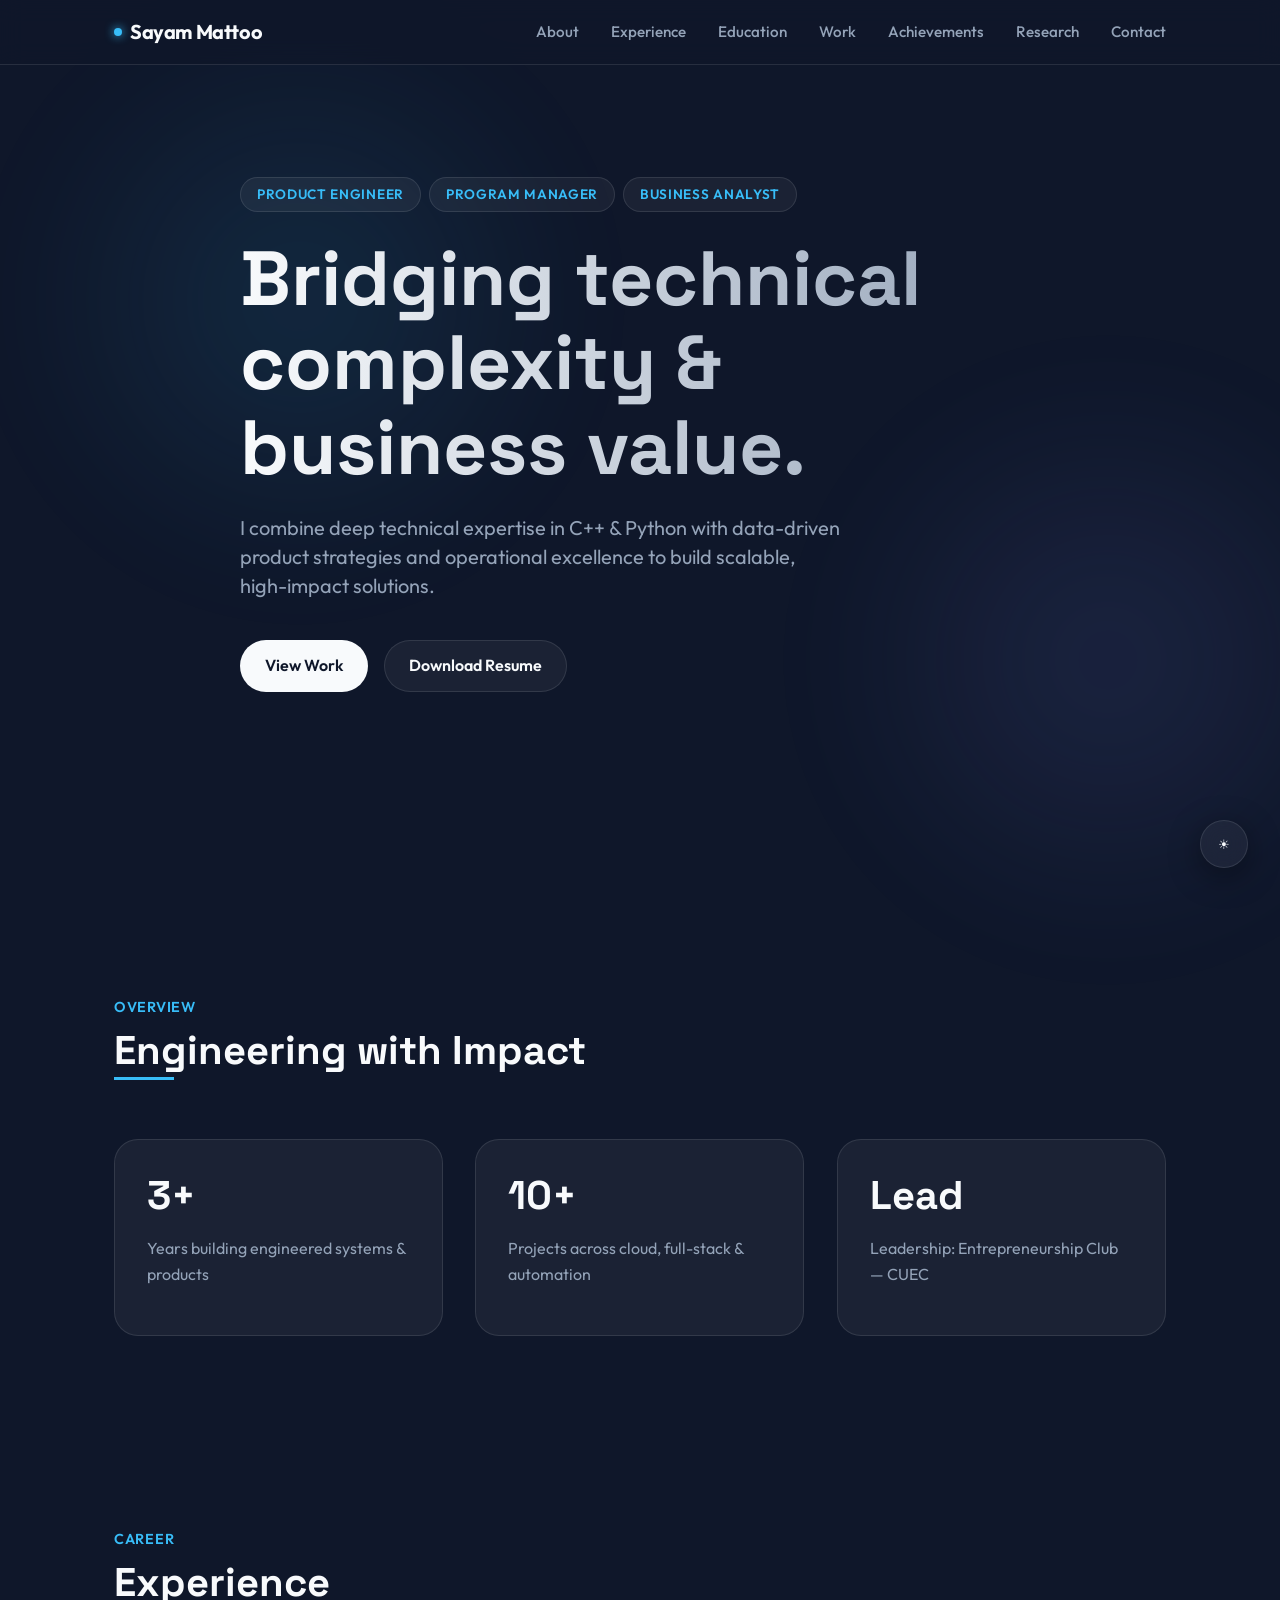
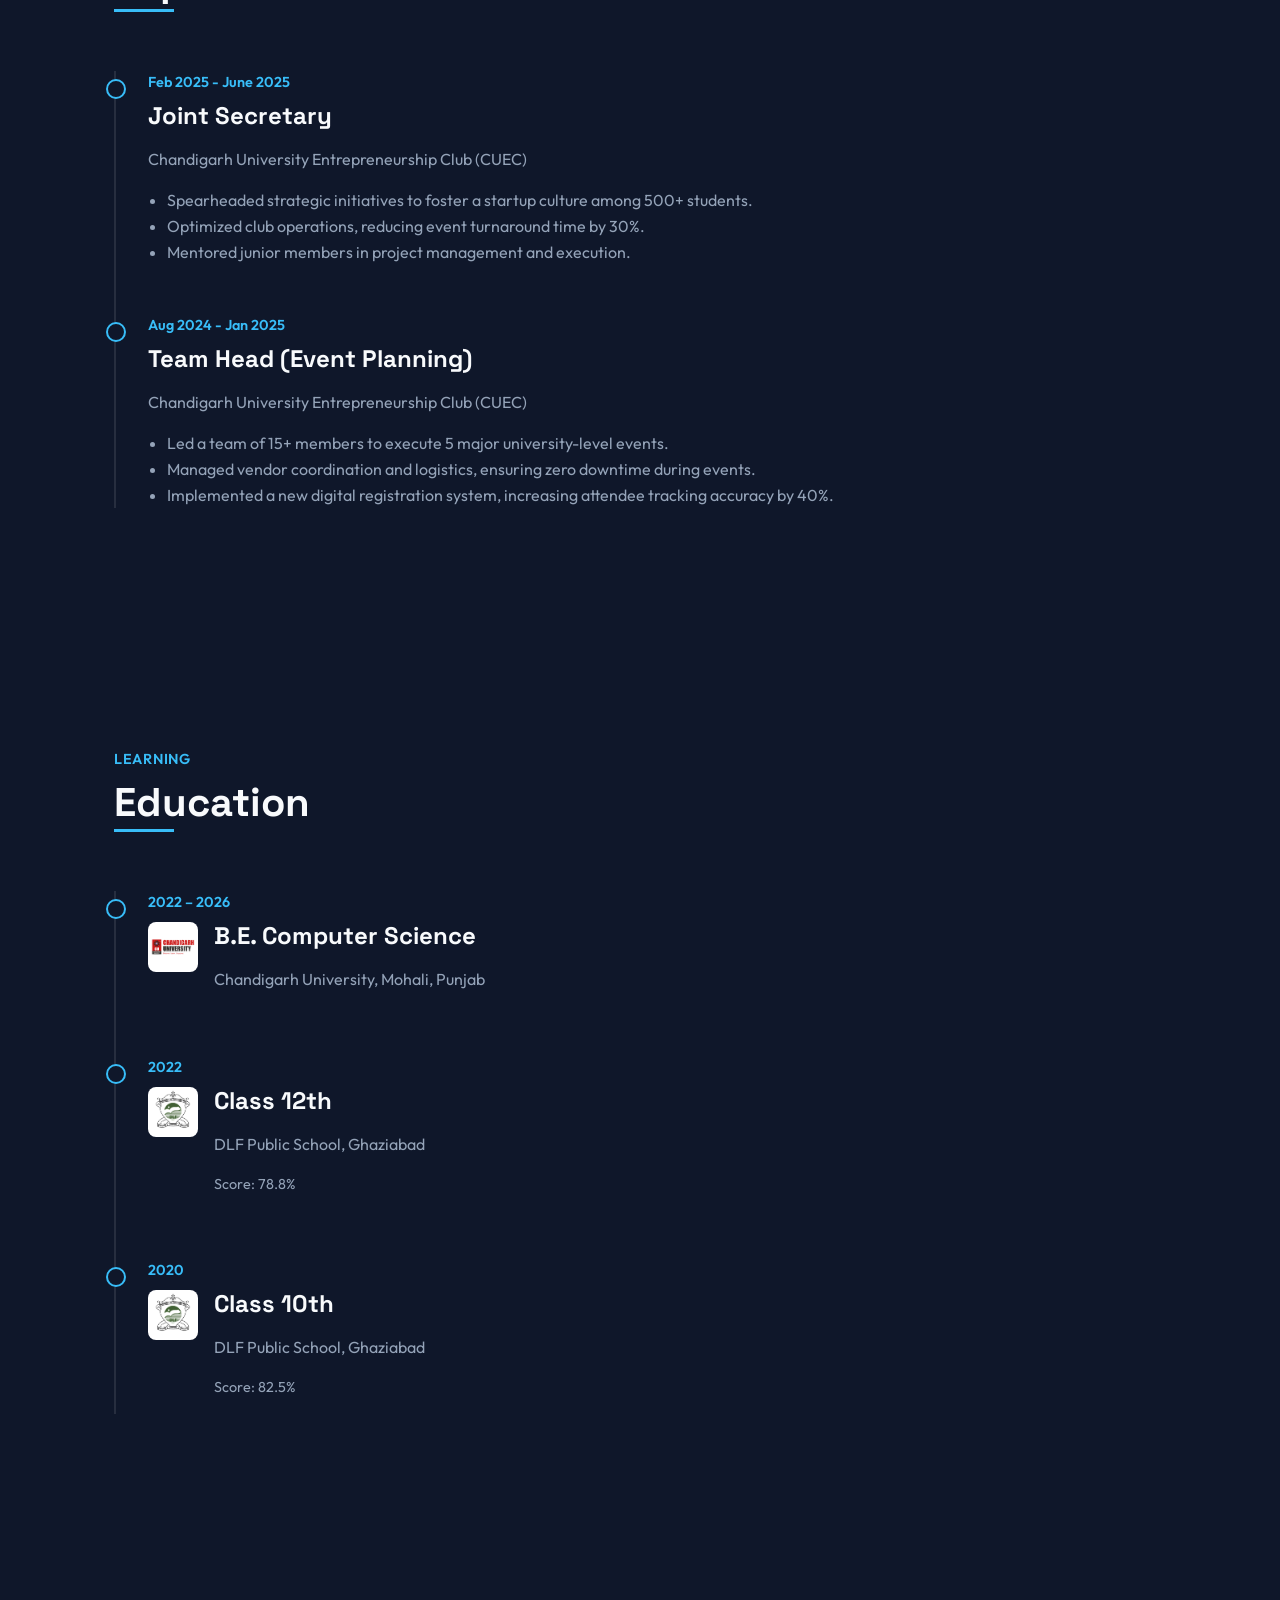
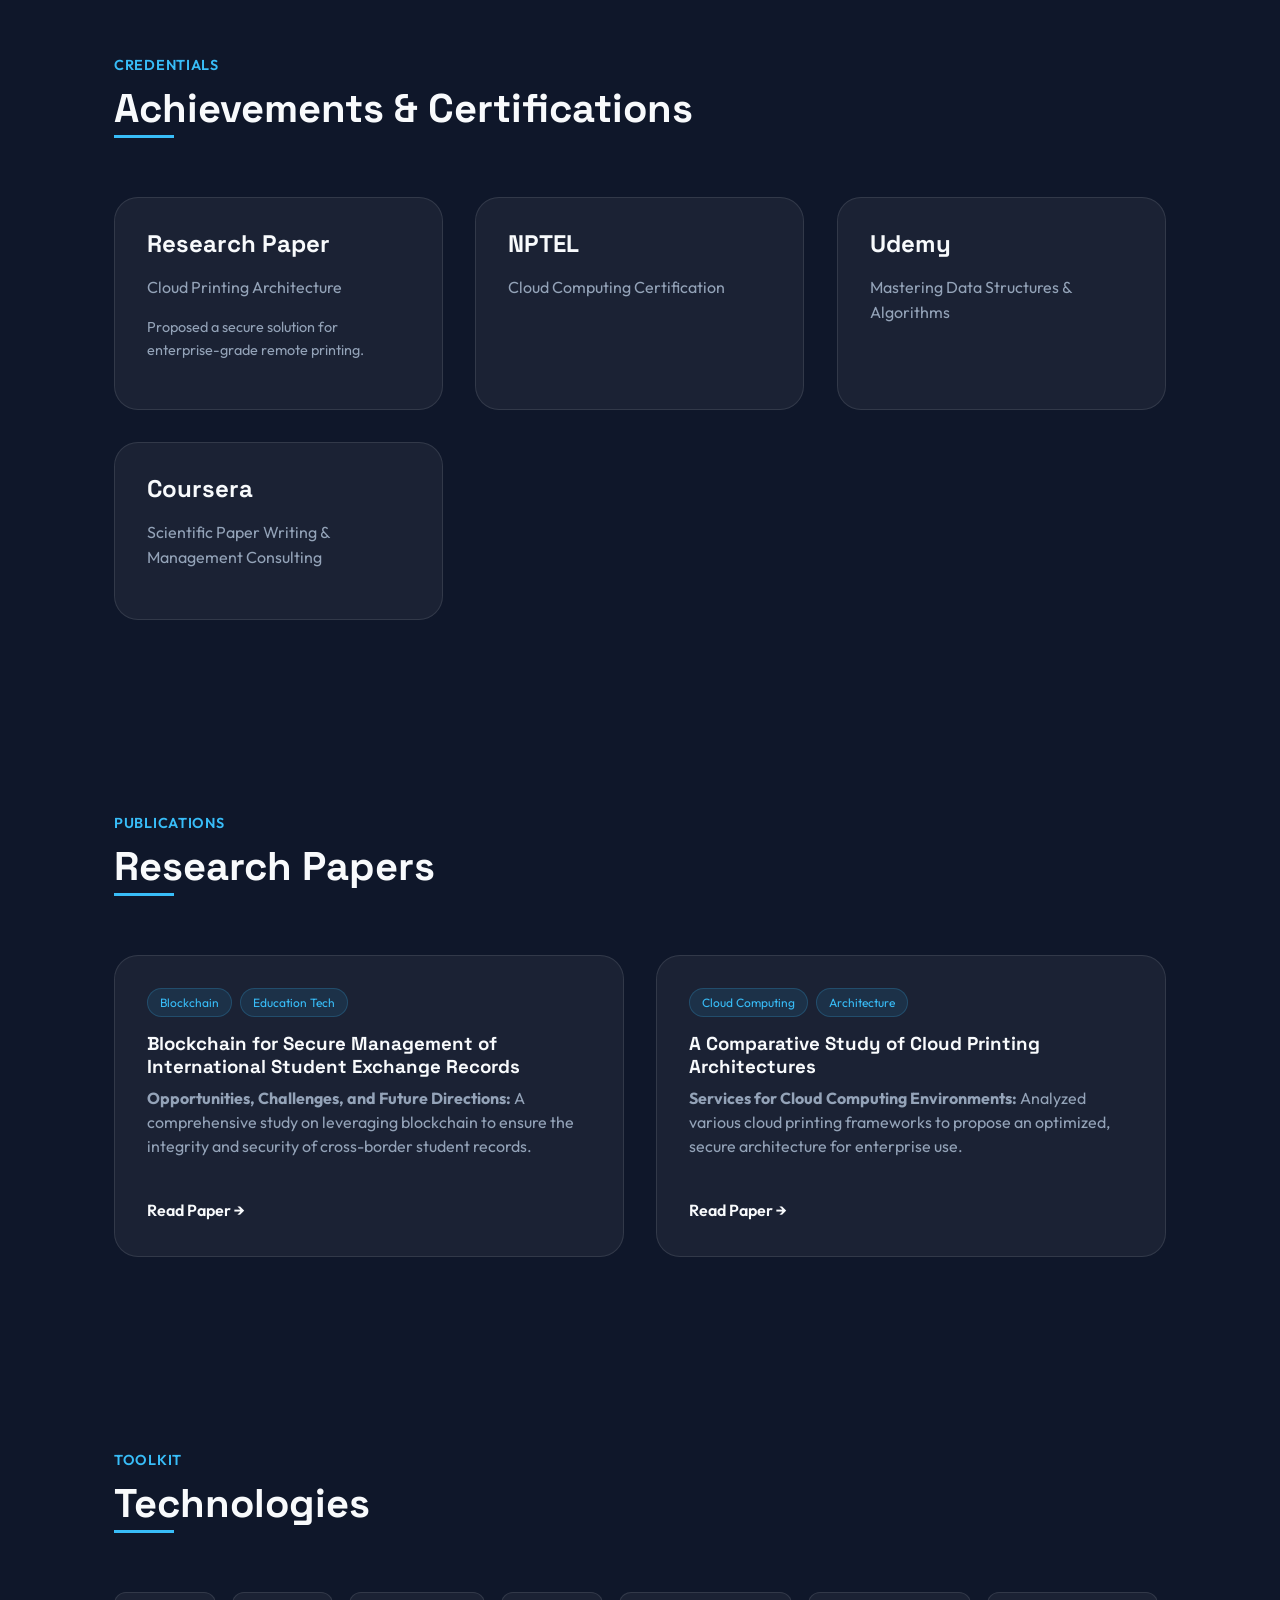
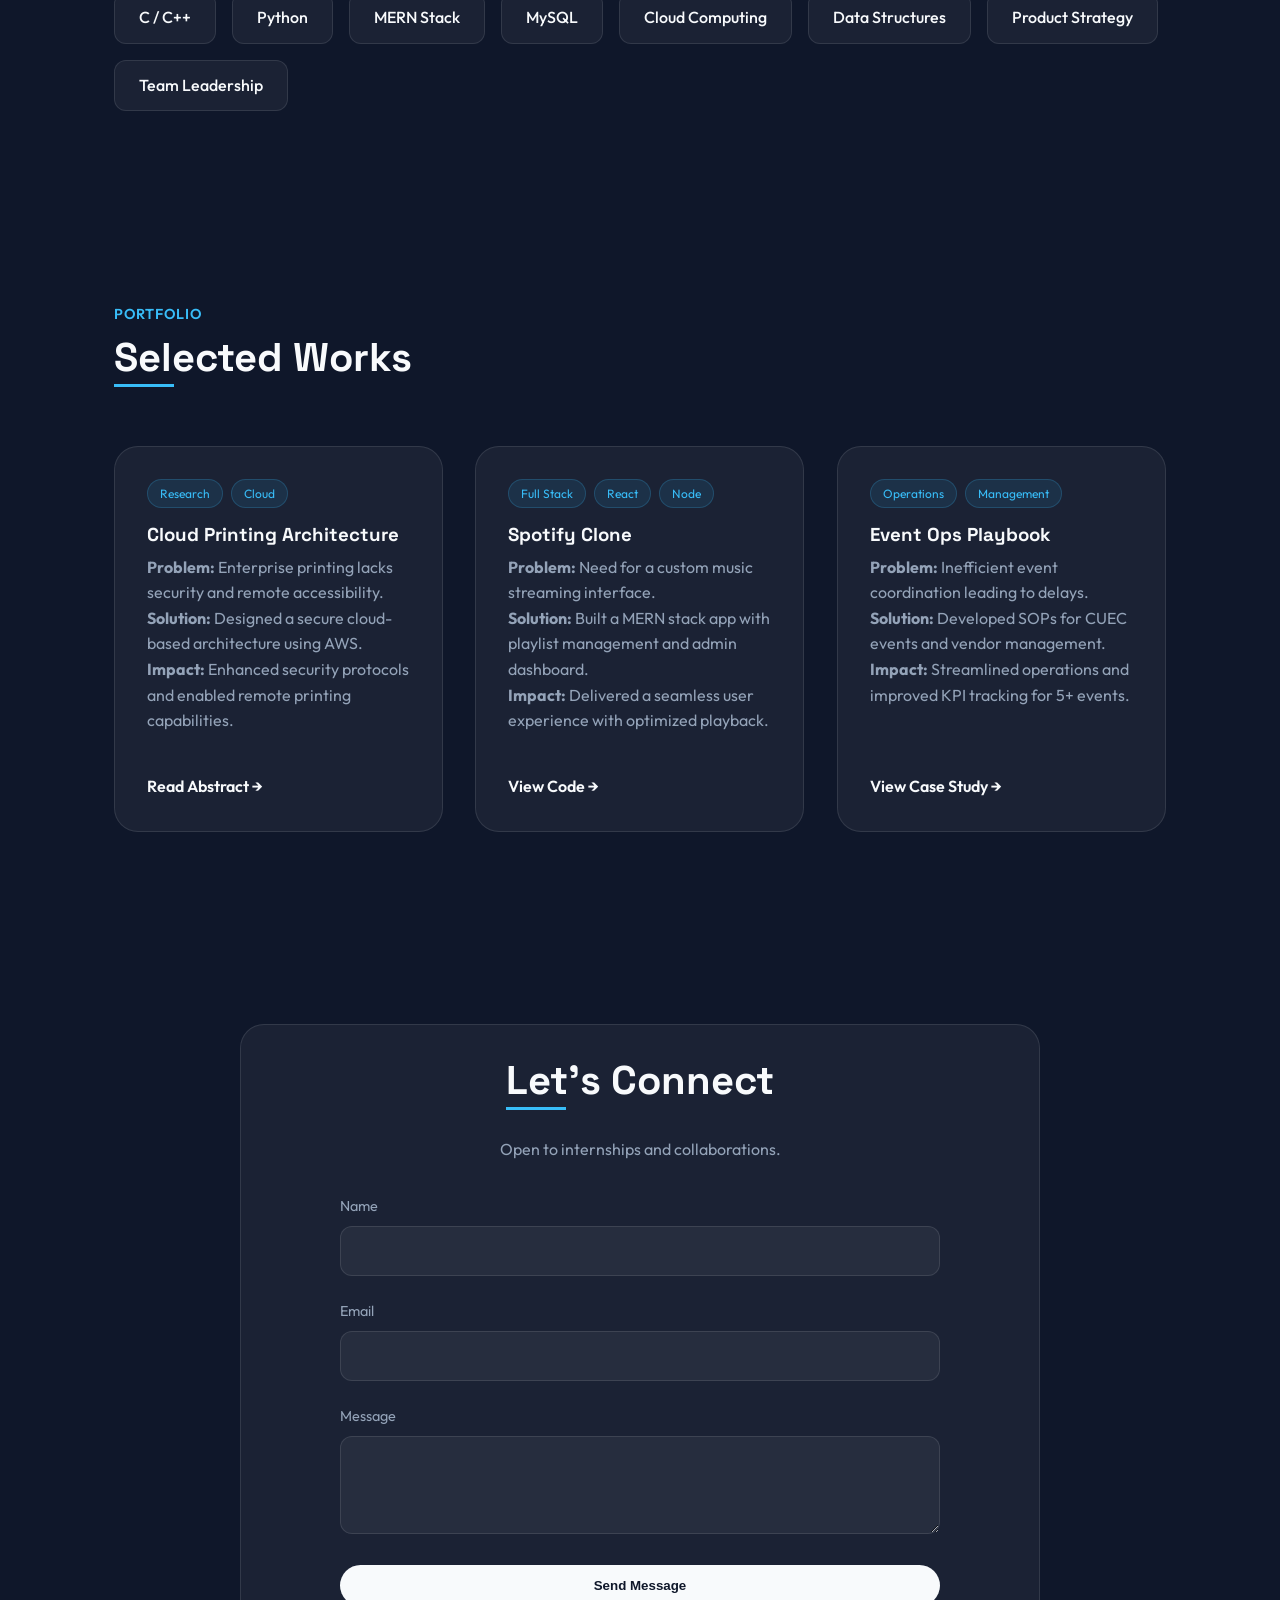
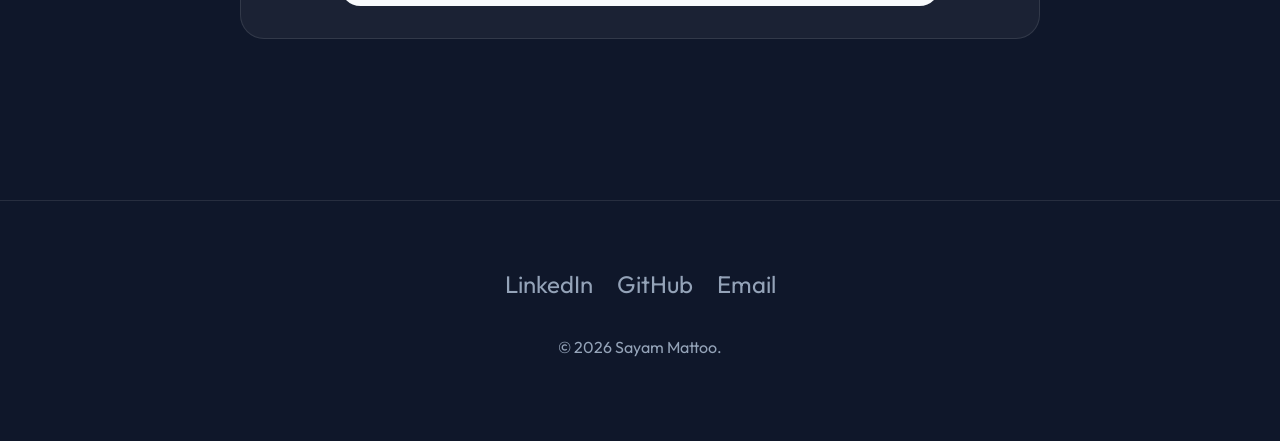
==== Portfolio.html @ 4d055182 "Initial commit" ====
<!DOCTYPE html>
<html lang="en" data-theme="dark">

<head>
  <meta charset="UTF-8">
  <meta name="viewport" content="width=device-width, initial-scale=1.0">
  <meta name="description"
    content="Sayam Mattoo - Product Engineer, Program Manager, and Business Analyst. Bridging technical complexity and business value through data-driven strategies.">
  <meta name="keywords"
    content="Sayam Mattoo, Product Engineer, Program Manager, Business Analyst, Portfolio, C++, Python, Entrepreneurship, Cloud Computing, Blockchain">
  <meta name="author" content="Sayam Mattoo">
  <link rel="canonical" href="https://sayammattoo.com/">

  <!-- Open Graph / Facebook -->
  <meta property="og:type" content="website">
  <meta property="og:url" content="https://sayammattoo.com/">
  <meta property="og:title" content="Sayam Mattoo | Product Engineer & Program Manager">
  <meta property="og:description"
    content="Bridging the gap between technical complexity and business value through data-driven product strategies.">
  <meta property="og:image" content="https://sayammattoo.com/og-image.jpg">
  <meta property="og:image:width" content="1200">
  <meta property="og:image:height" content="630">

  <!-- Twitter -->
  <meta property="twitter:card" content="summary_large_image">
  <meta property="twitter:url" content="https://sayammattoo.com/">
  <meta property="twitter:title" content="Sayam Mattoo | Product Engineer & Program Manager">
  <meta property="twitter:description"
    content="Bridging the gap between technical complexity and business value through data-driven product strategies.">
  <meta property="twitter:image" content="https://sayammattoo.com/og-image.jpg">

  <title>Sayam Mattoo | Product Engineer & Program Manager</title>
  <link rel="icon" type="image/png" href="favicon.png">

  <!-- Preload Critical Fonts -->
  <link rel="preconnect" href="https://fonts.googleapis.com">
  <link rel="preconnect" href="https://fonts.gstatic.com" crossorigin>
  <link rel="preload" as="style"
    href="https://fonts.googleapis.com/css2?family=Outfit:wght@300;400;600&family=Space+Grotesk:wght@400;500;600&display=swap">
  <link
    href="https://fonts.googleapis.com/css2?family=Outfit:wght@300;400;600&family=Space+Grotesk:wght@400;500;600&display=swap"
    rel="stylesheet">

  <!-- External CSS -->
  <link rel="stylesheet" href="styles.css">

  <!-- JSON-LD Schema -->
  <script type="application/ld+json">
  {
    "@context": "https://schema.org",
    "@type": "Person",
    "name": "Sayam Mattoo",
    "url": "https://sayammattoo.com",
    "jobTitle": ["Product Engineer", "Program Manager", "Business Analyst"],
    "sameAs": [
      "https://linkedin.com/in/sayam-mattoo",
      "https://github.com/sayam16"
    ]
  }
  </script>
</head>

<body>

  <!-- Background Ambience -->
  <div class="bg-glow"></div>
  <div class="bg-glow bg-glow-2"></div>

  <header>
    <div class="container">
      <nav>
        <a href="#" class="logo">
          <div class="logo-dot"></div>
          Sayam Mattoo
        </a>
        <ul class="nav-links" id="navLinks">
          <li><a href="#about">About</a></li>
          <li><a href="#experience">Experience</a></li>
          <li><a href="#education">Education</a></li>
          <li><a href="#projects">Work</a></li>
          <li><a href="#achievements">Achievements</a></li>
          <li><a href="#research">Research</a></li>
          <li><a href="#contact">Contact</a></li>
        </ul>
        <button class="mobile-menu-btn" id="mobileMenuBtn" aria-label="Toggle Menu" aria-expanded="false">☰</button>
      </nav>
    </div>
  </header>

  <main>
    <!-- Hero Section -->
    <section class="hero">
      <div class="container">
        <div class="hero-content reveal">
          <div class="hero-badges">
            <span class="hero-label">Product Engineer</span>
            <span class="hero-label">Program Manager</span>
            <span class="hero-label">Business Analyst</span>
          </div>
          <h1>Bridging technical complexity & business value.</h1>
          <p>I combine deep technical expertise in C++ & Python with data-driven product strategies and operational
            excellence to build scalable, high-impact solutions.</p>
          <div class="cta-group">
            <a href="#projects" class="btn btn-primary">View Work</a>
            <a href="Sayam Mattoo Resume.pdf" class="btn btn-outline" download>Download Resume</a>
          </div>
        </div>
      </div>
    </section>

    <!-- About / Stats -->
    <section id="about">
      <div class="container">
        <div class="section-header reveal">
          <span class="section-subtitle">Overview</span>
          <h2 class="section-title">Engineering with Impact</h2>
        </div>
        <div class="about-grid">
          <div class="card stat-item reveal">
            <h3>3+</h3>
            <p>Years building engineered systems & products</p>
          </div>
          <div class="card stat-item reveal" style="transition-delay: 100ms;">
            <h3>10+</h3>
            <p>Projects across cloud, full-stack & automation</p>
          </div>
          <div class="card stat-item reveal" style="transition-delay: 200ms;">
            <h3>Lead</h3>
            <p>Leadership: Entrepreneurship Club — CUEC</p>
          </div>
        </div>
      </div>
    </section>

    <!-- Experience -->
    <section id="experience">
      <div class="container">
        <div class="section-header reveal">
          <span class="section-subtitle">Career</span>
          <h2 class="section-title">Experience</h2>
        </div>

        <div class="timeline">
          <!-- Role 1 -->
          <div class="timeline-item reveal">
            <span class="timeline-date">Feb 2025 - June 2025</span>
            <h3>Joint Secretary</h3>
            <p>Chandigarh University Entrepreneurship Club (CUEC)</p>
            <ul style="margin-top: 0.5rem; color: var(--text-muted); list-style: disc; padding-left: 1.2rem;">
              <li>Spearheaded strategic initiatives to foster a startup culture among 500+ students.</li>
              <li>Optimized club operations, reducing event turnaround time by 30%.</li>
              <li>Mentored junior members in project management and execution.</li>
            </ul>
          </div>

          <!-- Role 2 -->
          <div class="timeline-item reveal" style="transition-delay: 100ms;">
            <span class="timeline-date">Aug 2024 - Jan 2025</span>
            <h3>Team Head (Event Planning)</h3>
            <p>Chandigarh University Entrepreneurship Club (CUEC)</p>
            <ul style="margin-top: 0.5rem; color: var(--text-muted); list-style: disc; padding-left: 1.2rem;">
              <li>Led a team of 15+ members to execute 5 major university-level events.</li>
              <li>Managed vendor coordination and logistics, ensuring zero downtime during events.</li>
              <li>Implemented a new digital registration system, increasing attendee tracking accuracy by 40%.</li>
            </ul>
          </div>
        </div>
      </div>
    </section>

    <!-- Education -->
    <section id="education">
      <div class="container">
        <div class="section-header reveal">
          <span class="section-subtitle">Learning</span>
          <h2 class="section-title">Education</h2>
        </div>

        <div class="timeline">
          <!-- Degree -->
          <div class="timeline-item reveal">
            <span class="timeline-date">2022 – 2026</span>
            <div style="display: flex; align-items: start; gap: 1rem;">
              <img src="cu-logo.png" alt="Chandigarh University" loading="lazy"
                style="width: 50px; height: 50px; object-fit: contain; background: white; border-radius: 8px; padding: 2px;">
              <div>
                <h3>B.E. Computer Science</h3>
                <p>Chandigarh University, Mohali, Punjab</p>
              </div>
            </div>
          </div>

          <!-- Class 12th -->
          <div class="timeline-item reveal" style="transition-delay: 100ms;">
            <span class="timeline-date">2022</span>
            <div style="display: flex; align-items: start; gap: 1rem;">
              <img src="dlf-logo.png" alt="DLF Public School" loading="lazy"
                style="width: 50px; height: 50px; object-fit: contain; background: white; border-radius: 8px; padding: 2px;">
              <div>
                <h3>Class 12th</h3>
                <p>DLF Public School, Ghaziabad</p>
                <p style="margin-top: 0.5rem; color: var(--text-muted); font-size: 0.9rem;">
                  Score: 78.8%
                </p>
              </div>
            </div>
          </div>

          <!-- Class 10th -->
          <div class="timeline-item reveal" style="transition-delay: 200ms;">
            <span class="timeline-date">2020</span>
            <div style="display: flex; align-items: start; gap: 1rem;">
              <img src="dlf-logo.png" alt="DLF Public School" loading="lazy"
                style="width: 50px; height: 50px; object-fit: contain; background: white; border-radius: 8px; padding: 2px;">
              <div>
                <h3>Class 10th</h3>
                <p>DLF Public School, Ghaziabad</p>
                <p style="margin-top: 0.5rem; color: var(--text-muted); font-size: 0.9rem;">
                  Score: 82.5%
                </p>
              </div>
            </div>
          </div>
        </div>
      </div>
    </section>

    <!-- Achievements -->
    <section id="achievements">
      <div class="container">
        <div class="section-header reveal">
          <span class="section-subtitle">Credentials</span>
          <h2 class="section-title">Achievements & Certifications</h2>
        </div>

        <div class="about-grid">
          <div class="card stat-item reveal">
            <h3 style="font-size: 1.5rem;">Research Paper</h3>
            <p>Cloud Printing Architecture</p>
            <p style="font-size: 0.9rem; margin-top: 0.5rem; color: var(--text-muted);">Proposed a secure solution for
              enterprise-grade remote printing.</p>
          </div>

          <div class="card stat-item reveal" style="transition-delay: 100ms;">
            <h3 style="font-size: 1.5rem;">NPTEL</h3>
            <p>Cloud Computing Certification</p>
          </div>

          <div class="card stat-item reveal" style="transition-delay: 200ms;">
            <h3 style="font-size: 1.5rem;">Udemy</h3>
            <p>Mastering Data Structures & Algorithms</p>
          </div>

          <div class="card stat-item reveal" style="transition-delay: 300ms;">
            <h3 style="font-size: 1.5rem;">Coursera</h3>
            <p>Scientific Paper Writing & Management Consulting</p>
          </div>
        </div>
      </div>
    </section>

    <!-- Research Papers -->
    <section id="research">
      <div class="container">
        <div class="section-header reveal">
          <span class="section-subtitle">Publications</span>
          <h2 class="section-title">Research Papers</h2>
        </div>
        <div class="projects-grid">
          <!-- Paper 1 -->
          <article class="card project-card reveal">
            <div class="project-tags">
              <span class="tag">Blockchain</span>
              <span class="tag">Education Tech</span>
            </div>
            <h3>Blockchain for Secure Management of International Student Exchange Records</h3>
            <p style="color: var(--text-muted); margin-top: 0.5rem; line-height: 1.5;">
              <strong>Opportunities, Challenges, and Future Directions:</strong> A comprehensive study on leveraging
              blockchain to ensure the integrity and security of cross-border student records.
            </p>
            <a href="papers/blockchain-student-records.pdf" class="project-link"
              aria-label="Read paper on Blockchain for Student Records" target="_blank">Read Paper →</a>
          </article>

          <!-- Paper 2 -->
          <article class="card project-card reveal" style="transition-delay: 100ms;">
            <div class="project-tags">
              <span class="tag">Cloud Computing</span>
              <span class="tag">Architecture</span>
            </div>
            <h3>A Comparative Study of Cloud Printing Architectures</h3>
            <p style="color: var(--text-muted); margin-top: 0.5rem; line-height: 1.5;">
              <strong>Services for Cloud Computing Environments:</strong> Analyzed various cloud printing frameworks to
              propose an optimized, secure architecture for enterprise use.
            </p>
            <a href="papers/cloud-printing-architecture.pdf" class="project-link"
              aria-label="Read paper on Cloud Printing Architectures" target="_blank">Read Paper →</a>
          </article>
        </div>
      </div>
    </section>

    <!-- Skills -->
    <section id="skills">
      <div class="container">
        <div class="section-header reveal">
          <span class="section-subtitle">Toolkit</span>
          <h2 class="section-title">Technologies</h2>
        </div>
        <div class="skills-wrapper reveal">
          <div class="skill-pill">C / C++</div>
          <div class="skill-pill">Python</div>
          <div class="skill-pill">MERN Stack</div>
          <div class="skill-pill">MySQL</div>
          <div class="skill-pill">Cloud Computing</div>
          <div class="skill-pill">Data Structures</div>
          <div class="skill-pill">Product Strategy</div>
          <div class="skill-pill">Team Leadership</div>
        </div>
      </div>
    </section>

    <!-- Projects -->
    <section id="projects">
      <div class="container">
        <div class="section-header reveal">
          <span class="section-subtitle">Portfolio</span>
          <h2 class="section-title">Selected Works</h2>
        </div>
        <div class="projects-grid">
          <!-- Project 1 -->
          <article class="card project-card reveal">
            <div class="project-tags">
              <span class="tag">Research</span>
              <span class="tag">Cloud</span>
            </div>
            <h3>Cloud Printing Architecture</h3>
            <p style="color: var(--text-muted); margin-top: 0.5rem;">
              <strong>Problem:</strong> Enterprise printing lacks security and remote accessibility.<br>
              <strong>Solution:</strong> Designed a secure cloud-based architecture using AWS.<br>
              <strong>Impact:</strong> Enhanced security protocols and enabled remote printing capabilities.
            </p>
            <a href="https://github.com/sayam16/cloud-printing" class="project-link"
              aria-label="Read abstract for Cloud Printing Architecture" target="_blank">Read Abstract →</a>
          </article>

          <!-- Project 2 -->
          <article class="card project-card reveal" style="transition-delay: 100ms;">
            <div class="project-tags">
              <span class="tag">Full Stack</span>
              <span class="tag">React</span>
              <span class="tag">Node</span>
            </div>
            <h3>Spotify Clone</h3>
            <p style="color: var(--text-muted); margin-top: 0.5rem;">
              <strong>Problem:</strong> Need for a custom music streaming interface.<br>
              <strong>Solution:</strong> Built a MERN stack app with playlist management and admin dashboard.<br>
              <strong>Impact:</strong> Delivered a seamless user experience with optimized playback.
            </p>
            <a href="https://github.com/sayam16/spotify-clone" class="project-link"
              aria-label="View code for Spotify Clone" target="_blank">View Code →</a>
          </article>

          <!-- Project 3 -->
          <article class="card project-card reveal" style="transition-delay: 200ms;">
            <div class="project-tags">
              <span class="tag">Operations</span>
              <span class="tag">Management</span>
            </div>
            <h3>Event Ops Playbook</h3>
            <p style="color: var(--text-muted); margin-top: 0.5rem;">
              <strong>Problem:</strong> Inefficient event coordination leading to delays.<br>
              <strong>Solution:</strong> Developed SOPs for CUEC events and vendor management.<br>
              <strong>Impact:</strong> Streamlined operations and improved KPI tracking for 5+ events.
            </p>
            <a href="https://github.com/sayam16/event-ops" class="project-link"
              aria-label="View case study for Event Ops Playbook" target="_blank">View Case Study →</a>
          </article>
        </div>
      </div>
    </section>

    <!-- Contact -->
    <section id="contact">
      <div class="container">
        <div class="card reveal" style="max-width: 800px; margin: 0 auto;">
          <div class="section-header" style="text-align: center; margin-bottom: 2rem;">
            <h2 class="section-title">Let's Connect</h2>
            <p style="color: var(--text-muted);">Open to internships and collaborations.</p>
          </div>
          <form class="contact-form" style="margin: 0 auto;" id="contactForm" action="https://api.web3forms.com/submit"
            method="POST">
            <!-- Replace with your Access Key -->
            <input type="hidden" name="access_key" value="YOUR_ACCESS_KEY_HERE">

            <!-- Honeypot -->
            <input type="checkbox" name="bot-field" id="bot-field" style="display: none;">

            <div class="form-group">
              <label for="name">Name</label>
              <input type="text" id="name" name="name" class="form-input" required>
            </div>
            <div class="form-group">
              <label for="email">Email</label>
              <input type="email" id="email" name="email" class="form-input" required>
            </div>
            <div class="form-group">
              <label for="message">Message</label>
              <textarea id="message" name="message" rows="4" class="form-input" required></textarea>
            </div>
            <button type="submit" class="btn btn-primary" style="width: 100%; justify-content: center;">Send
              Message</button>
          </form>
        </div>
      </div>
    </section>
  </main>

  <footer>
    <div class="container">
      <div class="social-links">
        <a href="https://linkedin.com/in/sayam-mattoo" class="social-icon" target="_blank"
          aria-label="LinkedIn">LinkedIn</a>
        <a href="https://github.com/sayam16" class="social-icon" target="_blank" aria-label="GitHub">GitHub</a>
        <a href="mailto:sayam@smattoo.in" class="social-icon" aria-label="Email">Email</a>
      </div>
      <p>© <span id="year"></span> Sayam Mattoo.</p>
    </div>
  </footer>

  <button class="theme-toggle" id="themeToggle" aria-label="Toggle Theme">
    ☀
  </button>

  <!-- External JS -->
  <script src="script.js" defer></script>
</body>

</html>
---- styles.css ----
:root {
  --bg: #0f172a;
  --text-main: #f8fafc;
  --text-muted: #94a3b8;
  --primary: #38bdf8;
  --secondary: #818cf8;
  --accent: #2dd4bf;
  --glass: rgba(255, 255, 255, 0.05);
  --glass-border: rgba(255, 255, 255, 0.1);
  --glass-hover: rgba(255, 255, 255, 0.08);
  --card-shadow: 0 8px 32px rgba(0, 0, 0, 0.4);
  --glow: 0 0 60px rgba(56, 189, 248, 0.15);
  --font-heading: 'Space Grotesk', sans-serif;
  --font-body: 'Outfit', sans-serif;
  --transition-fast: 0.2s ease;
  --transition-medium: 0.3s ease;
  --transition-slow: 0.8s cubic-bezier(0.5, 0, 0, 1)
}

:root[data-theme="light"] {
  --bg: #f8fafc;
  --text-main: #0f172a;
  --text-muted: #64748b;
  --primary: #0284c7;
  --secondary: #6366f1;
  --accent: #0d9488;
  --glass: rgba(255, 255, 255, 0.7);
  --glass-border: rgba(0, 0, 0, 0.08);
  --glass-hover: rgba(255, 255, 255, 0.9);
  --card-shadow: 0 8px 30px rgba(0, 0, 0, 0.08);
  --glow: 0 0 50px rgba(2, 132, 199, 0.1)
}

* {
  box-sizing: border-box
}

html {
  scroll-behavior: smooth
}

body {
  margin: 0;
  font-family: var(--font-body);
  background: var(--bg);
  color: var(--text-main);
  line-height: 1.6;
  overflow-x: hidden;
  transition: background var(--transition-medium), color var(--transition-medium)
}

h1,
h2,
h3,
h4 {
  font-family: var(--font-heading);
  margin: 0;
  line-height: 1.2
}

a {
  text-decoration: none;
  color: inherit;
  transition: var(--transition-fast)
}

:focus-visible {
  outline: 2px solid var(--primary);
  outline-offset: 4px;
  border-radius: 4px
}

@media (prefers-reduced-motion:reduce) {

  *,
  ::before,
  ::after {
    animation-duration: 0.01ms !important;
    animation-iteration-count: 1 !important;
    transition-duration: 0.01ms !important;
    scroll-behavior: auto !important
  }

  .bg-glow {
    animation: none !important;
    opacity: 0.05
  }

  .reveal {
    opacity: 1 !important;
    transform: none !important;
    transition: none !important
  }
}

ul {
  list-style: none;
  padding: 0;
  margin: 0
}

.bg-glow {
  position: fixed;
  width: 600px;
  height: 600px;
  background: radial-gradient(circle, var(--primary) 0%, transparent 70%);
  opacity: 0.12;
  filter: blur(60px);
  z-index: -1;
  animation: float 20s infinite alternate;
  will-change: transform;
  pointer-events: none
}

.bg-glow-2 {
  top: 40%;
  right: -10%;
  background: radial-gradient(circle, var(--secondary) 0%, transparent 70%);
  animation-delay: -5s
}

@keyframes float {
  0% {
    transform: translate(0, 0)
  }

  100% {
    transform: translate(50px, 50px)
  }
}

.container {
  max-width: 1100px;
  margin: 0 auto;
  padding: 0 1.5rem
}

header {
  position: fixed;
  top: 0;
  left: 0;
  right: 0;
  z-index: 100;
  padding: 1rem 0;
  backdrop-filter: blur(12px);
  -webkit-backdrop-filter: blur(12px);
  border-bottom: 1px solid var(--glass-border);
  background: rgba(15, 23, 42, 0.8)
}

:root[data-theme="light"] header {
  background: rgba(248, 250, 252, 0.8)
}

nav {
  display: flex;
  justify-content: space-between;
  align-items: center
}

.logo {
  font-weight: 700;
  font-size: 1.25rem;
  letter-spacing: -0.02em;
  display: flex;
  align-items: center;
  gap: 0.5rem
}

.logo-dot {
  width: 8px;
  height: 8px;
  background: var(--primary);
  border-radius: 50%;
  box-shadow: 0 0 10px var(--primary)
}

.nav-links {
  display: flex;
  gap: 2rem
}

.nav-links a {
  font-size: 0.95rem;
  font-weight: 500;
  color: var(--text-muted)
}

.nav-links a:hover,
.nav-links a.active {
  color: var(--primary)
}

.mobile-menu-btn {
  display: none;
  background: none;
  border: none;
  color: var(--text-main);
  font-size: 1.5rem;
  cursor: pointer;
  padding: 0.5rem
}

.hero {
  min-height: 100vh;
  display: flex;
  align-items: center;
  padding-top: 4rem;
  position: relative
}

.hero-content {
  max-width: 800px
}

.hero-badges {
  display: flex;
  gap: 0.5rem;
  flex-wrap: wrap;
  margin-bottom: 1.5rem
}

.hero-label {
  color: var(--primary);
  font-weight: 600;
  letter-spacing: 0.05em;
  text-transform: uppercase;
  font-size: 0.85rem;
  display: inline-block;
  padding: 0.35rem 1rem;
  border: 1px solid var(--glass-border);
  border-radius: 100px;
  background: var(--glass)
}

.hero h1 {
  font-size: clamp(3rem, 6vw, 5rem);
  margin-bottom: 1.5rem;
  background: linear-gradient(to right, var(--text-main), var(--text-muted));
  -webkit-background-clip: text;
  background-clip: text;
  color: transparent;
  line-height: 1.1
}

.hero p {
  font-size: 1.25rem;
  color: var(--text-muted);
  margin-bottom: 2.5rem;
  max-width: 600px;
  line-height: 1.45
}

.cta-group {
  display: flex;
  gap: 1rem;
  flex-wrap: wrap
}

.btn {
  display: inline-flex;
  align-items: center;
  gap: 0.5rem;
  padding: 0.75rem 1.5rem;
  border-radius: 100px;
  font-weight: 600;
  transition: all var(--transition-medium);
  cursor: pointer;
  border: 1px solid transparent;
  text-decoration: none
}

.btn-primary {
  background: var(--text-main);
  color: var(--bg)
}

.btn-primary:hover {
  transform: translateY(-2px);
  box-shadow: 0 4px 20px rgba(255, 255, 255, 0.2)
}

.btn-outline {
  border-color: var(--glass-border);
  background: var(--glass);
  color: var(--text-main)
}

.btn-outline:hover {
  background: var(--glass-hover);
  border-color: var(--text-muted)
}

section {
  padding: 6rem 0
}

.section-header {
  margin-bottom: 3rem
}

.section-title {
  font-size: 2.5rem;
  margin-bottom: 1rem;
  position: relative;
  display: inline-block
}

.section-title::after {
  content: '';
  position: absolute;
  left: 0;
  bottom: -5px;
  width: 0;
  height: 3px;
  background: var(--primary);
  transition: width 0.6s ease
}

.reveal.active .section-title::after {
  width: 60px
}

.section-subtitle {
  display: block;
  margin-bottom: 0.5rem;
  color: var(--primary);
  font-weight: 600;
  text-transform: uppercase;
  letter-spacing: 0.05em;
  font-size: 0.9rem
}

.card {
  background: var(--glass);
  border: 1px solid var(--glass-border);
  border-radius: 24px;
  padding: 2rem;
  transition: transform var(--transition-medium), border-color var(--transition-medium), box-shadow var(--transition-medium);
  position: relative;
  overflow: hidden
}

.card:hover {
  transform: translateY(-6px);
  border-color: rgba(255, 255, 255, 0.15);
  box-shadow: var(--card-shadow)
}

:root[data-theme="light"] .card:hover {
  border-color: rgba(0, 0, 0, 0.1)
}

.about-grid {
  display: grid;
  grid-template-columns: repeat(auto-fit, minmax(300px, 1fr));
  gap: 2rem
}

.stat-item h3 {
  font-size: 2.5rem;
  color: var(--text-main);
  margin-bottom: 0.5rem
}

.stat-item p {
  color: var(--text-muted);
  font-size: 1rem
}

.timeline {
  position: relative;
  padding-left: 2rem;
  border-left: 2px solid var(--glass-border)
}

.timeline-item {
  margin-bottom: 3rem;
  position: relative
}

.timeline-item::before {
  content: '';
  position: absolute;
  left: -2.6rem;
  top: 0.5rem;
  width: 1rem;
  height: 1rem;
  background: var(--bg);
  border: 2px solid var(--primary);
  border-radius: 50%;
  transition: background var(--transition-medium)
}

.timeline-item:hover::before {
  background: var(--primary)
}

.timeline-date {
  font-size: 0.9rem;
  color: var(--primary);
  margin-bottom: 0.5rem;
  display: block;
  font-weight: 600
}

.timeline-item h3 {
  font-size: 1.5rem;
  margin-bottom: 0.5rem
}

.timeline-item p {
  color: var(--text-muted)
}

.projects-grid {
  display: grid;
  grid-template-columns: repeat(auto-fit, minmax(320px, 1fr));
  gap: 2rem
}

.project-card {
  display: flex;
  flex-direction: column;
  height: 100%
}

.project-tags {
  display: flex;
  gap: 0.5rem;
  margin-bottom: 1rem;
  flex-wrap: wrap
}

.tag {
  font-size: 0.75rem;
  padding: 0.25rem 0.75rem;
  border-radius: 50px;
  background: rgba(56, 189, 248, 0.1);
  color: var(--primary);
  border: 1px solid rgba(56, 189, 248, 0.2)
}

.project-link {
  margin-top: auto;
  padding-top: 1.5rem;
  display: inline-flex;
  align-items: center;
  gap: 0.5rem;
  color: var(--text-main);
  font-weight: 600
}

.project-link:hover {
  color: var(--primary)
}

.skills-wrapper {
  display: flex;
  flex-wrap: wrap;
  gap: 1rem
}

.skill-pill {
  padding: 0.75rem 1.5rem;
  background: var(--glass);
  border: 1px solid var(--glass-border);
  border-radius: 12px;
  font-weight: 500;
  transition: var(--transition-medium);
  cursor: default
}

.skill-pill:hover {
  background: var(--glass-hover);
  border-color: var(--primary);
  transform: scale(1.05)
}

.contact-form {
  display: grid;
  gap: 1.5rem;
  max-width: 600px
}

.form-group label {
  display: block;
  margin-bottom: 0.5rem;
  font-size: 0.9rem;
  color: var(--text-muted)
}

.form-input {
  width: 100%;
  padding: 1rem;
  background: var(--glass);
  border: 1px solid var(--glass-border);
  border-radius: 12px;
  color: var(--text-main);
  font-family: inherit;
  transition: var(--transition-medium)
}

.form-input:focus {
  outline: none;
  border-color: var(--primary);
  box-shadow: 0 0 0 3px rgba(56, 189, 248, 0.1)
}

.toast {
  position: fixed;
  bottom: 2rem;
  left: 50%;
  transform: translateX(-50%) translateY(100px);
  background: var(--glass);
  border: 1px solid var(--primary);
  padding: 1rem 2rem;
  border-radius: 50px;
  color: var(--text-main);
  box-shadow: var(--card-shadow);
  backdrop-filter: blur(12px);
  opacity: 0;
  transition: all 0.4s cubic-bezier(0.4, 0, 0.2, 1);
  z-index: 1000
}

.toast.show {
  transform: translateX(-50%) translateY(0);
  opacity: 1
}

footer {
  padding: 4rem 0;
  border-top: 1px solid var(--glass-border);
  text-align: center;
  color: var(--text-muted);
  margin-top: 4rem
}

.social-links {
  display: flex;
  justify-content: center;
  gap: 1.5rem;
  margin-bottom: 2rem
}

.social-icon {
  font-size: 1.5rem;
  color: var(--text-muted);
  transition: var(--transition-medium)
}

.social-icon:hover {
  color: var(--text-main);
  transform: translateY(-3px)
}

.reveal {
  opacity: 0;
  transform: translateY(30px);
  transition: all var(--transition-slow);
  will-change: opacity, transform
}

.reveal.active {
  opacity: 1;
  transform: translateY(0)
}

.theme-toggle {
  position: fixed;
  bottom: 2rem;
  right: 2rem;
  width: 3rem;
  height: 3rem;
  border-radius: 50%;
  background: var(--glass);
  border: 1px solid var(--glass-border);
  color: var(--text-main);
  display: grid;
  place-items: center;
  cursor: pointer;
  z-index: 90;
  backdrop-filter: blur(10px);
  -webkit-backdrop-filter: blur(10px);
  box-shadow: var(--card-shadow);
  transition: transform var(--transition-medium)
}

.theme-toggle:hover {
  transform: scale(1.1)
}

@media (max-width:768px) {
  .nav-links {
    position: fixed;
    top: 0;
    right: -100%;
    height: 100vh;
    width: 75%;
    background: rgba(15, 23, 42, 0.95);
    backdrop-filter: blur(30px) saturate(1.05);
    -webkit-backdrop-filter: blur(30px) saturate(1.05);
    flex-direction: column;
    justify-content: center;
    align-items: center;
    transition: right 0.4s cubic-bezier(0.4, 0, 0.2, 1);
    box-shadow: -10px 0 30px rgba(0, 0, 0, 0.5);
    z-index: 99
  }

  .nav-links.active {
    right: 0
  }

  :root[data-theme="light"] .nav-links {
    background: rgba(248, 250, 252, 0.95)
  }

  .mobile-menu-btn {
    display: block;
    z-index: 101
  }

  .hero h1 {
    font-size: 2.5rem
  }

  section {
    padding: 4rem 0
  }

  .project-card h3 {
    display: -webkit-box;
    -webkit-line-clamp: 2;
    -webkit-box-orient: vertical;
    overflow: hidden
  }
}
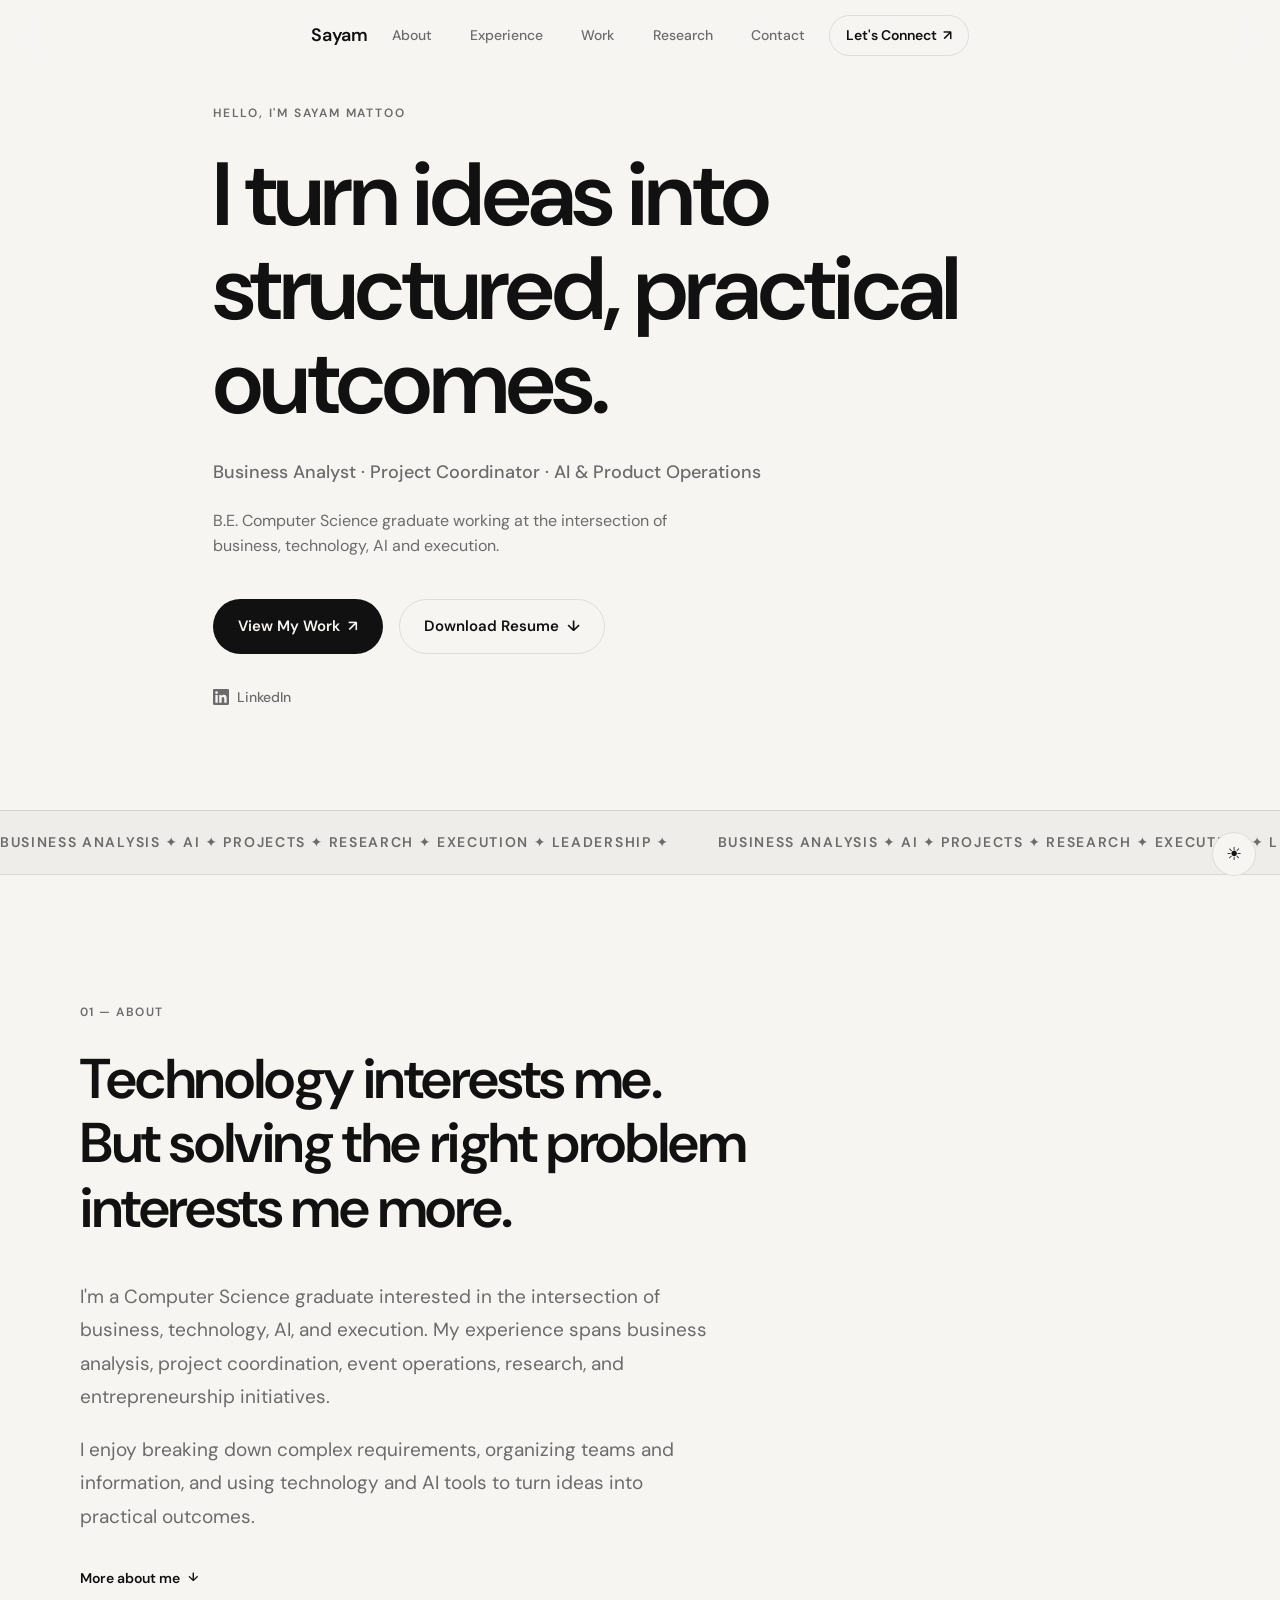
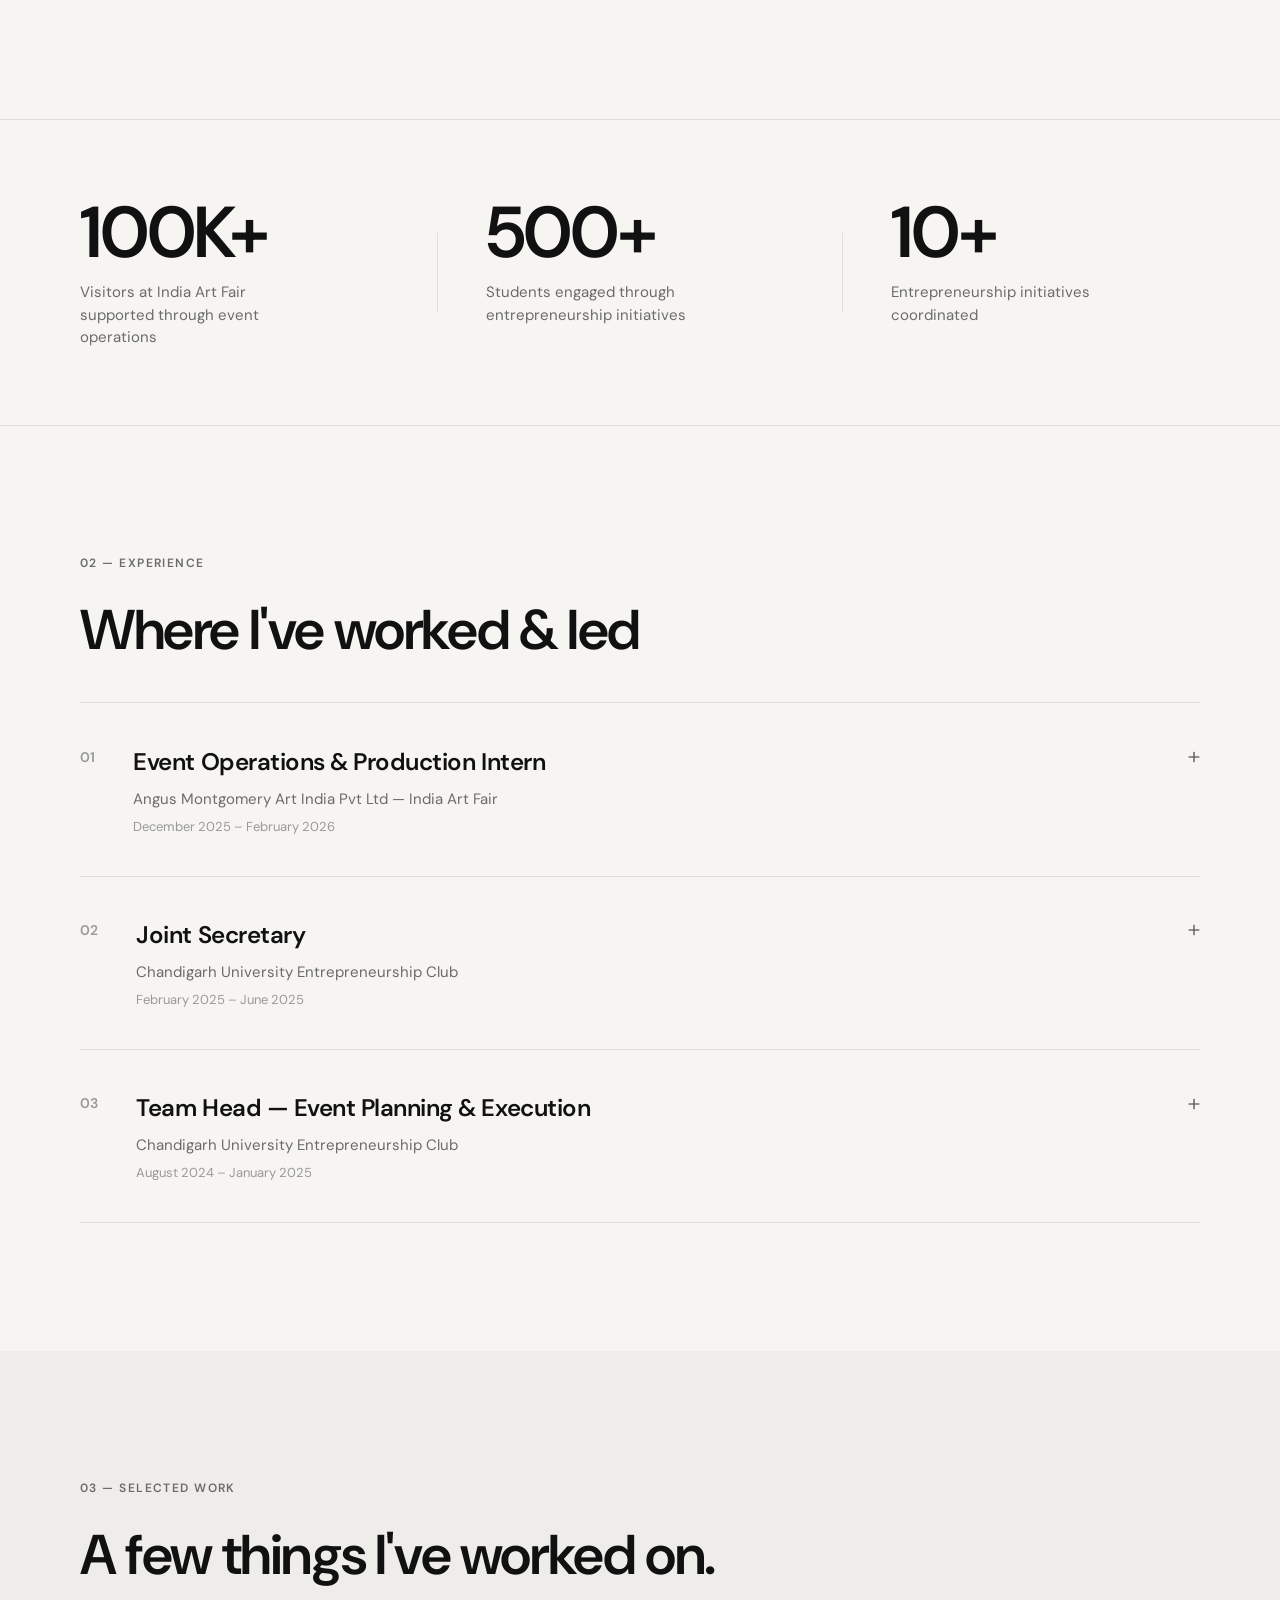
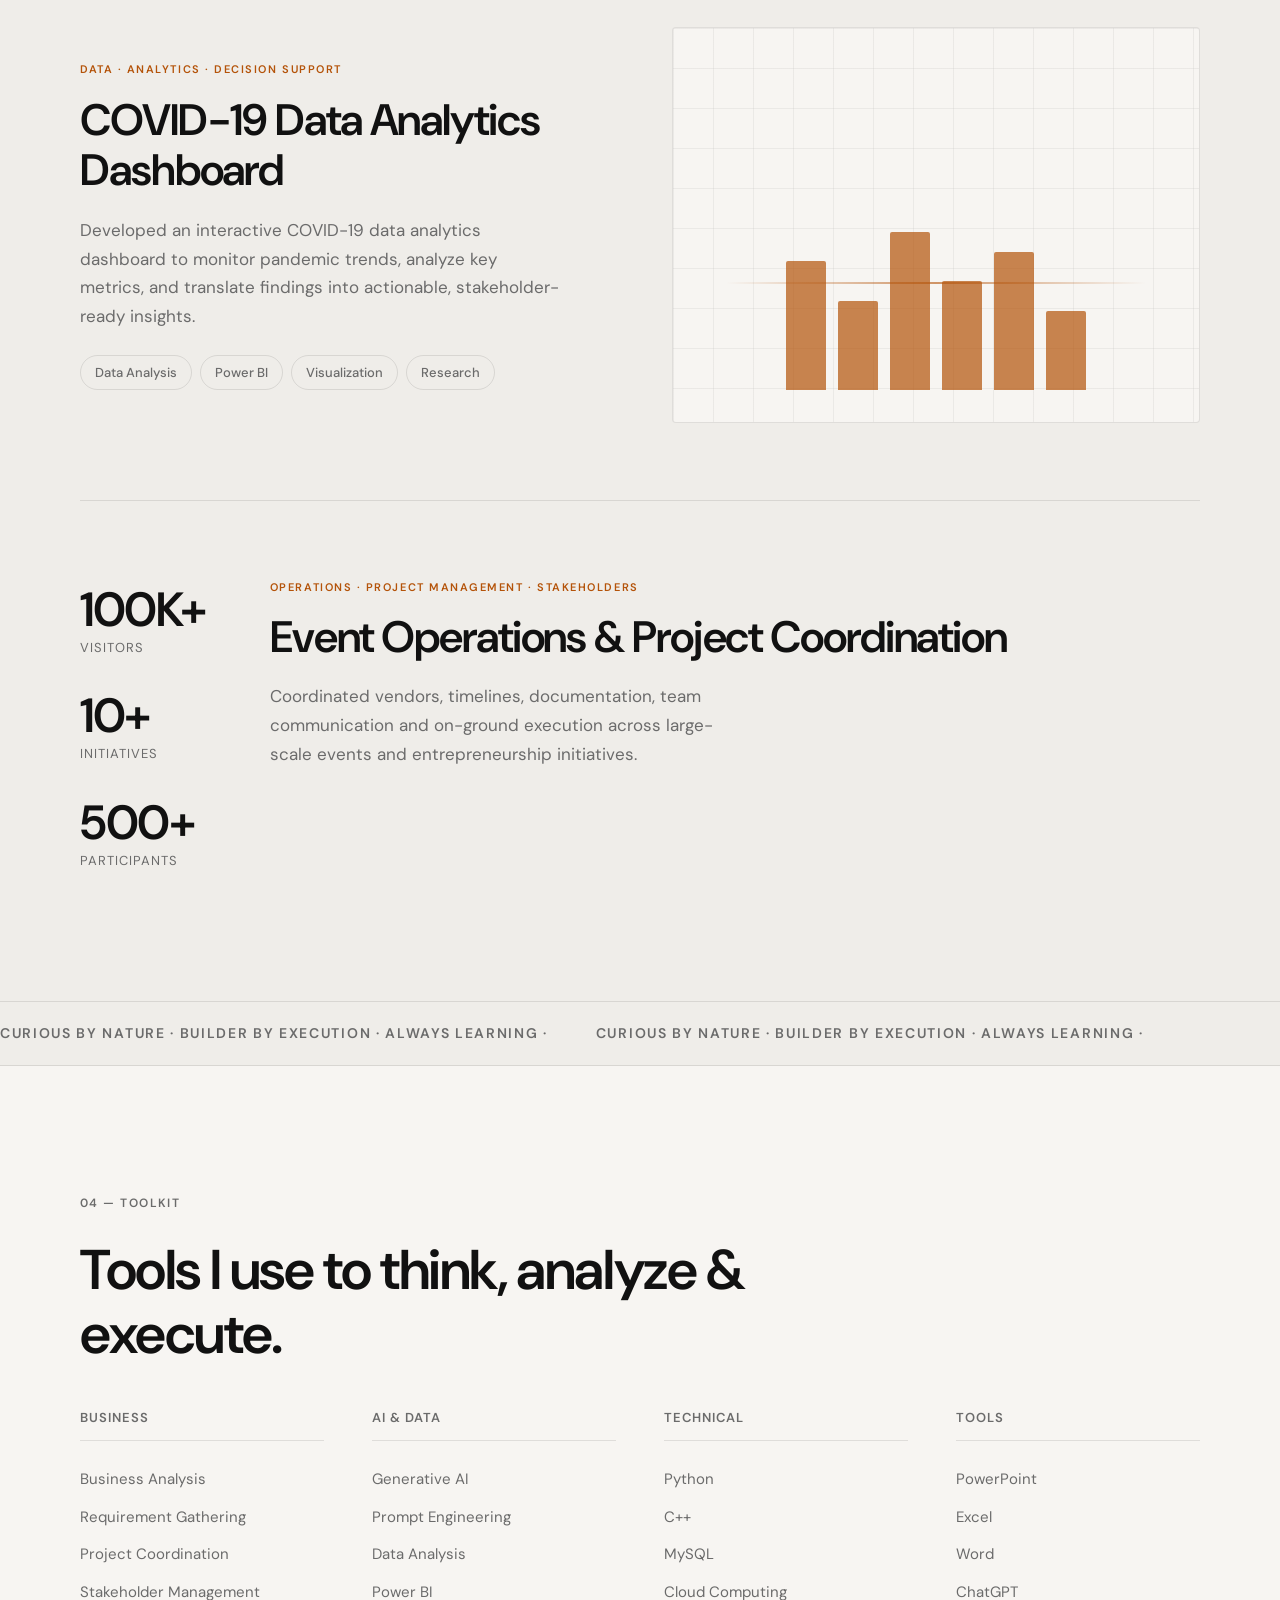
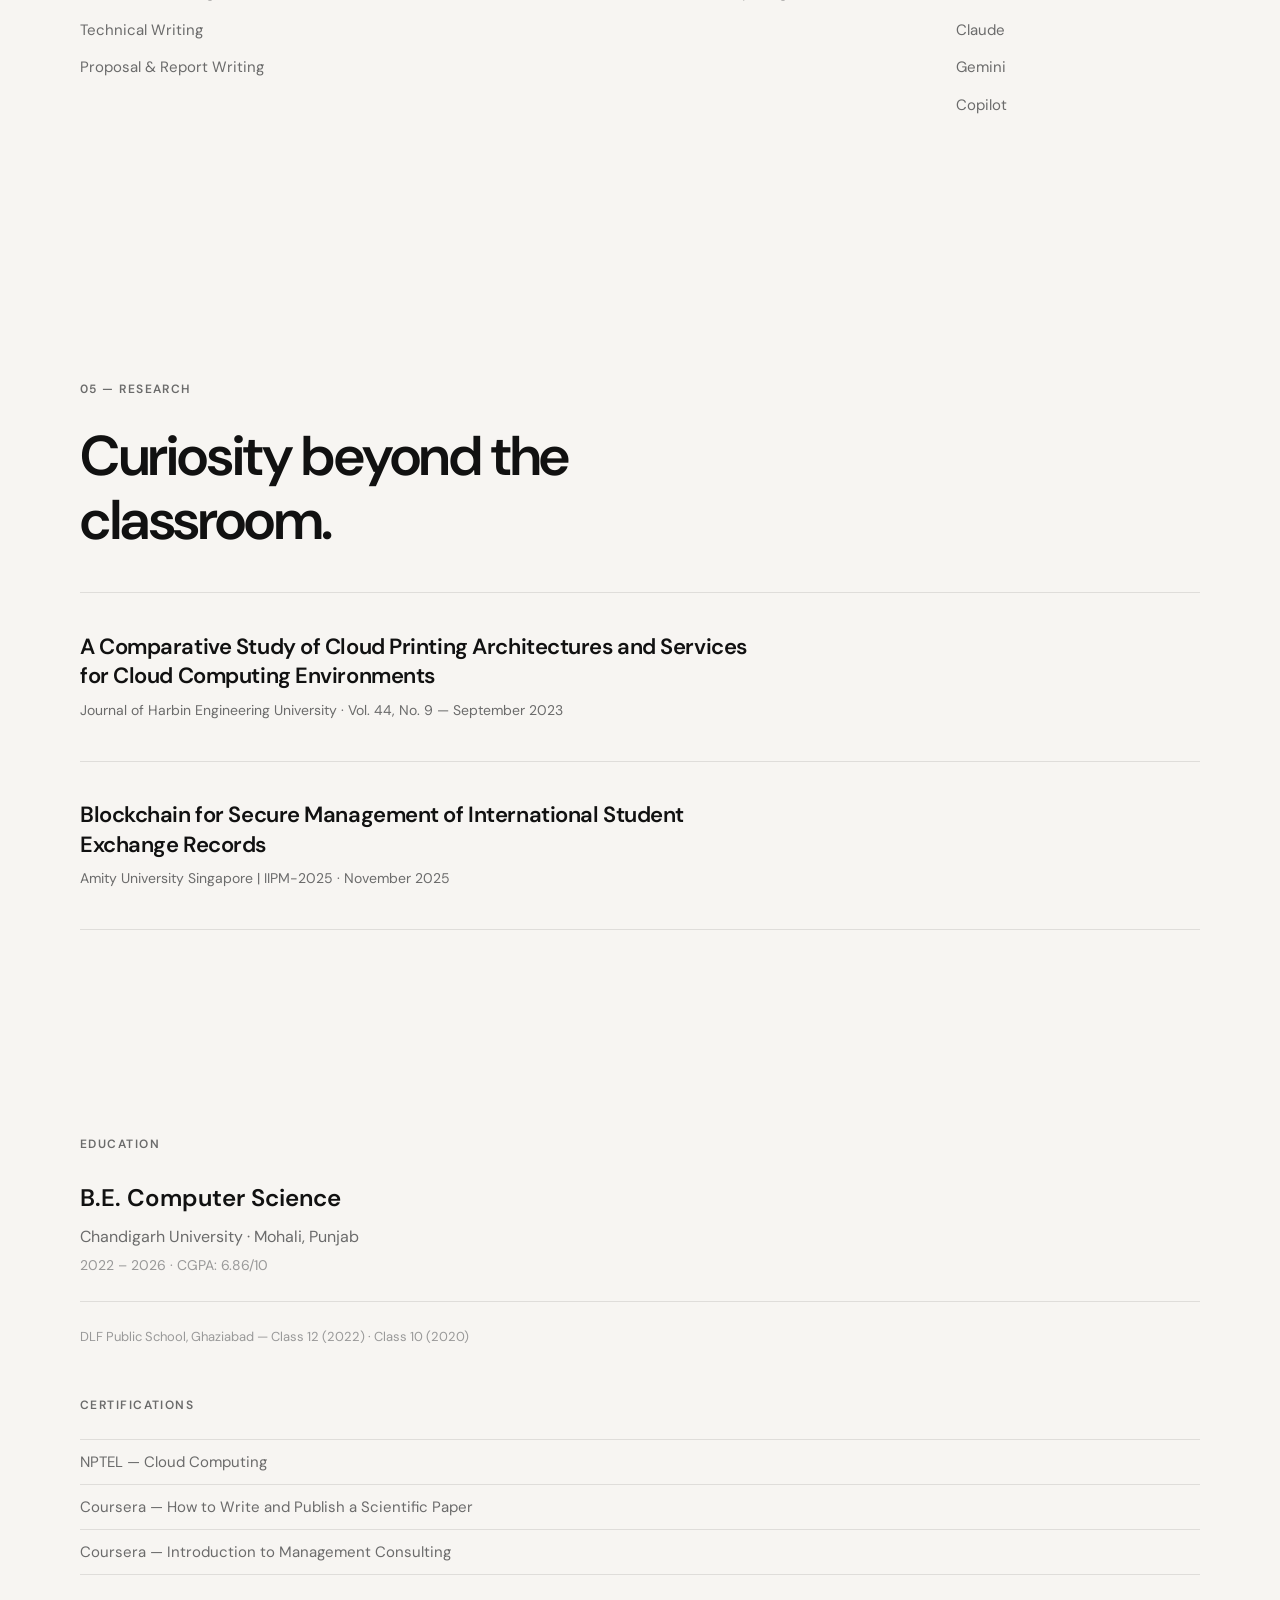
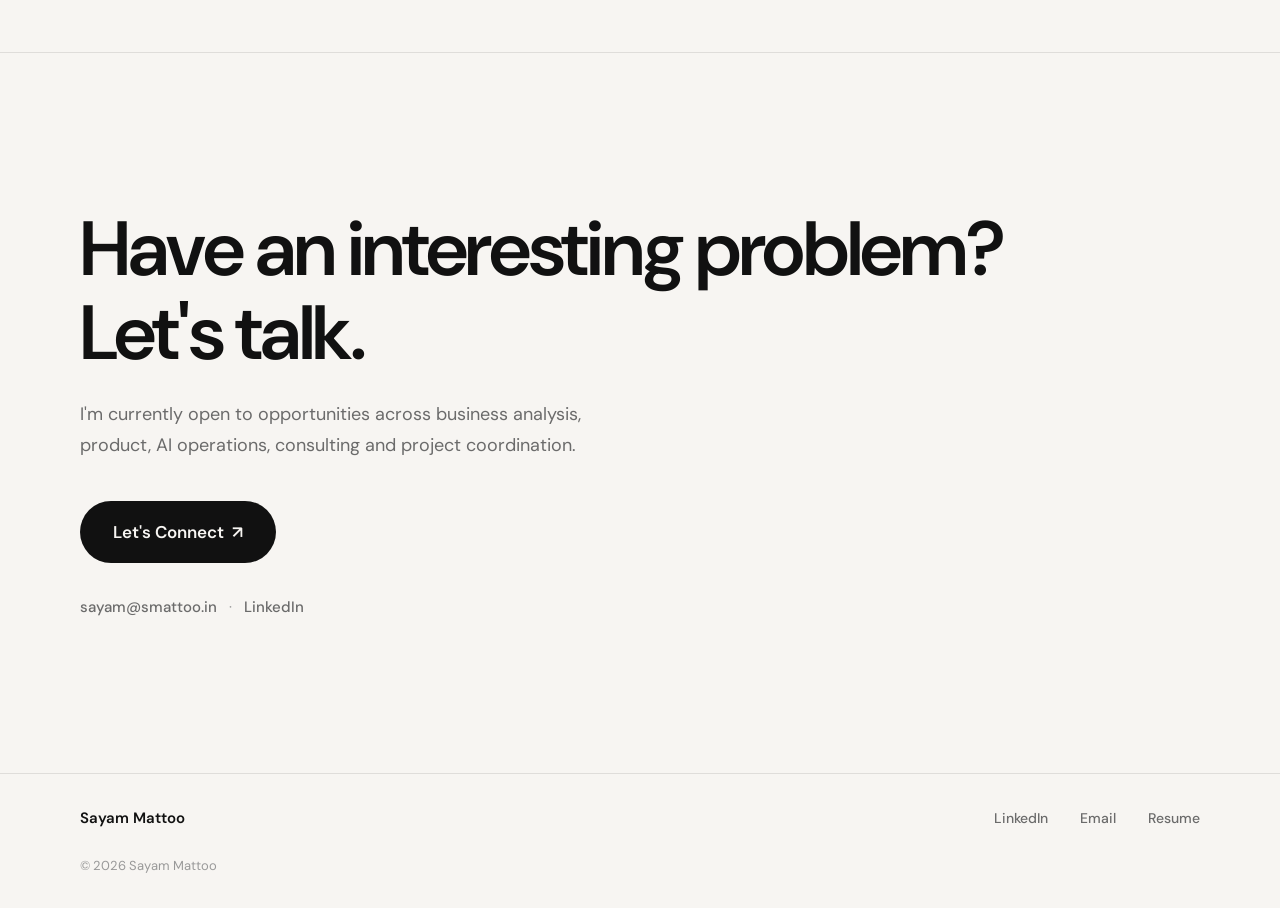
==== commit b6dc2948: "Add files via upload" ====
--- a/Portfolio.html
+++ b/Portfolio.html
@@ -1,439 +1,461 @@
-<!DOCTYPE html>
-<html lang="en" data-theme="dark">
-
-<head>
-  <meta charset="UTF-8">
-  <meta name="viewport" content="width=device-width, initial-scale=1.0">
-  <meta name="description"
-    content="Sayam Mattoo - Product Engineer, Program Manager, and Business Analyst. Bridging technical complexity and business value through data-driven strategies.">
-  <meta name="keywords"
-    content="Sayam Mattoo, Product Engineer, Program Manager, Business Analyst, Portfolio, C++, Python, Entrepreneurship, Cloud Computing, Blockchain">
-  <meta name="author" content="Sayam Mattoo">
-  <link rel="canonical" href="https://sayammattoo.com/">
-
-  <!-- Open Graph / Facebook -->
-  <meta property="og:type" content="website">
-  <meta property="og:url" content="https://sayammattoo.com/">
-  <meta property="og:title" content="Sayam Mattoo | Product Engineer & Program Manager">
-  <meta property="og:description"
-    content="Bridging the gap between technical complexity and business value through data-driven product strategies.">
-  <meta property="og:image" content="https://sayammattoo.com/og-image.jpg">
-  <meta property="og:image:width" content="1200">
-  <meta property="og:image:height" content="630">
-
-  <!-- Twitter -->
-  <meta property="twitter:card" content="summary_large_image">
-  <meta property="twitter:url" content="https://sayammattoo.com/">
-  <meta property="twitter:title" content="Sayam Mattoo | Product Engineer & Program Manager">
-  <meta property="twitter:description"
-    content="Bridging the gap between technical complexity and business value through data-driven product strategies.">
-  <meta property="twitter:image" content="https://sayammattoo.com/og-image.jpg">
-
-  <title>Sayam Mattoo | Product Engineer & Program Manager</title>
-  <link rel="icon" type="image/png" href="favicon.png">
-
-  <!-- Preload Critical Fonts -->
-  <link rel="preconnect" href="https://fonts.googleapis.com">
-  <link rel="preconnect" href="https://fonts.gstatic.com" crossorigin>
-  <link rel="preload" as="style"
-    href="https://fonts.googleapis.com/css2?family=Outfit:wght@300;400;600&family=Space+Grotesk:wght@400;500;600&display=swap">
-  <link
-    href="https://fonts.googleapis.com/css2?family=Outfit:wght@300;400;600&family=Space+Grotesk:wght@400;500;600&display=swap"
-    rel="stylesheet">
-
-  <!-- External CSS -->
-  <link rel="stylesheet" href="styles.css">
-
-  <!-- JSON-LD Schema -->
-  <script type="application/ld+json">
-  {
-    "@context": "https://schema.org",
-    "@type": "Person",
-    "name": "Sayam Mattoo",
-    "url": "https://sayammattoo.com",
-    "jobTitle": ["Product Engineer", "Program Manager", "Business Analyst"],
-    "sameAs": [
-      "https://linkedin.com/in/sayam-mattoo",
-      "https://github.com/sayam16"
-    ]
-  }
-  </script>
-</head>
-
-<body>
-
-  <!-- Background Ambience -->
-  <div class="bg-glow"></div>
-  <div class="bg-glow bg-glow-2"></div>
-
-  <header>
-    <div class="container">
-      <nav>
-        <a href="#" class="logo">
-          <div class="logo-dot"></div>
-          Sayam Mattoo
-        </a>
-        <ul class="nav-links" id="navLinks">
-          <li><a href="#about">About</a></li>
-          <li><a href="#experience">Experience</a></li>
-          <li><a href="#education">Education</a></li>
-          <li><a href="#projects">Work</a></li>
-          <li><a href="#achievements">Achievements</a></li>
-          <li><a href="#research">Research</a></li>
-          <li><a href="#contact">Contact</a></li>
-        </ul>
-        <button class="mobile-menu-btn" id="mobileMenuBtn" aria-label="Toggle Menu" aria-expanded="false">☰</button>
-      </nav>
-    </div>
-  </header>
-
-  <main>
-    <!-- Hero Section -->
-    <section class="hero">
-      <div class="container">
-        <div class="hero-content reveal">
-          <div class="hero-badges">
-            <span class="hero-label">Product Engineer</span>
-            <span class="hero-label">Program Manager</span>
-            <span class="hero-label">Business Analyst</span>
-          </div>
-          <h1>Bridging technical complexity & business value.</h1>
-          <p>I combine deep technical expertise in C++ & Python with data-driven product strategies and operational
-            excellence to build scalable, high-impact solutions.</p>
-          <div class="cta-group">
-            <a href="#projects" class="btn btn-primary">View Work</a>
-            <a href="Sayam Mattoo Resume.pdf" class="btn btn-outline" download>Download Resume</a>
-          </div>
-        </div>
-      </div>
-    </section>
-
-    <!-- About / Stats -->
-    <section id="about">
-      <div class="container">
-        <div class="section-header reveal">
-          <span class="section-subtitle">Overview</span>
-          <h2 class="section-title">Engineering with Impact</h2>
-        </div>
-        <div class="about-grid">
-          <div class="card stat-item reveal">
-            <h3>3+</h3>
-            <p>Years building engineered systems & products</p>
-          </div>
-          <div class="card stat-item reveal" style="transition-delay: 100ms;">
-            <h3>10+</h3>
-            <p>Projects across cloud, full-stack & automation</p>
-          </div>
-          <div class="card stat-item reveal" style="transition-delay: 200ms;">
-            <h3>Lead</h3>
-            <p>Leadership: Entrepreneurship Club — CUEC</p>
-          </div>
-        </div>
-      </div>
-    </section>
-
-    <!-- Experience -->
-    <section id="experience">
-      <div class="container">
-        <div class="section-header reveal">
-          <span class="section-subtitle">Career</span>
-          <h2 class="section-title">Experience</h2>
-        </div>
-
-        <div class="timeline">
-          <!-- Role 1 -->
-          <div class="timeline-item reveal">
-            <span class="timeline-date">Feb 2025 - June 2025</span>
-            <h3>Joint Secretary</h3>
-            <p>Chandigarh University Entrepreneurship Club (CUEC)</p>
-            <ul style="margin-top: 0.5rem; color: var(--text-muted); list-style: disc; padding-left: 1.2rem;">
-              <li>Spearheaded strategic initiatives to foster a startup culture among 500+ students.</li>
-              <li>Optimized club operations, reducing event turnaround time by 30%.</li>
-              <li>Mentored junior members in project management and execution.</li>
-            </ul>
-          </div>
-
-          <!-- Role 2 -->
-          <div class="timeline-item reveal" style="transition-delay: 100ms;">
-            <span class="timeline-date">Aug 2024 - Jan 2025</span>
-            <h3>Team Head (Event Planning)</h3>
-            <p>Chandigarh University Entrepreneurship Club (CUEC)</p>
-            <ul style="margin-top: 0.5rem; color: var(--text-muted); list-style: disc; padding-left: 1.2rem;">
-              <li>Led a team of 15+ members to execute 5 major university-level events.</li>
-              <li>Managed vendor coordination and logistics, ensuring zero downtime during events.</li>
-              <li>Implemented a new digital registration system, increasing attendee tracking accuracy by 40%.</li>
-            </ul>
-          </div>
-        </div>
-      </div>
-    </section>
-
-    <!-- Education -->
-    <section id="education">
-      <div class="container">
-        <div class="section-header reveal">
-          <span class="section-subtitle">Learning</span>
-          <h2 class="section-title">Education</h2>
-        </div>
-
-        <div class="timeline">
-          <!-- Degree -->
-          <div class="timeline-item reveal">
-            <span class="timeline-date">2022 – 2026</span>
-            <div style="display: flex; align-items: start; gap: 1rem;">
-              <img src="cu-logo.png" alt="Chandigarh University" loading="lazy"
-                style="width: 50px; height: 50px; object-fit: contain; background: white; border-radius: 8px; padding: 2px;">
-              <div>
-                <h3>B.E. Computer Science</h3>
-                <p>Chandigarh University, Mohali, Punjab</p>
-              </div>
-            </div>
-          </div>
-
-          <!-- Class 12th -->
-          <div class="timeline-item reveal" style="transition-delay: 100ms;">
-            <span class="timeline-date">2022</span>
-            <div style="display: flex; align-items: start; gap: 1rem;">
-              <img src="dlf-logo.png" alt="DLF Public School" loading="lazy"
-                style="width: 50px; height: 50px; object-fit: contain; background: white; border-radius: 8px; padding: 2px;">
-              <div>
-                <h3>Class 12th</h3>
-                <p>DLF Public School, Ghaziabad</p>
-                <p style="margin-top: 0.5rem; color: var(--text-muted); font-size: 0.9rem;">
-                  Score: 78.8%
-                </p>
-              </div>
-            </div>
-          </div>
-
-          <!-- Class 10th -->
-          <div class="timeline-item reveal" style="transition-delay: 200ms;">
-            <span class="timeline-date">2020</span>
-            <div style="display: flex; align-items: start; gap: 1rem;">
-              <img src="dlf-logo.png" alt="DLF Public School" loading="lazy"
-                style="width: 50px; height: 50px; object-fit: contain; background: white; border-radius: 8px; padding: 2px;">
-              <div>
-                <h3>Class 10th</h3>
-                <p>DLF Public School, Ghaziabad</p>
-                <p style="margin-top: 0.5rem; color: var(--text-muted); font-size: 0.9rem;">
-                  Score: 82.5%
-                </p>
-              </div>
-            </div>
-          </div>
-        </div>
-      </div>
-    </section>
-
-    <!-- Achievements -->
-    <section id="achievements">
-      <div class="container">
-        <div class="section-header reveal">
-          <span class="section-subtitle">Credentials</span>
-          <h2 class="section-title">Achievements & Certifications</h2>
-        </div>
-
-        <div class="about-grid">
-          <div class="card stat-item reveal">
-            <h3 style="font-size: 1.5rem;">Research Paper</h3>
-            <p>Cloud Printing Architecture</p>
-            <p style="font-size: 0.9rem; margin-top: 0.5rem; color: var(--text-muted);">Proposed a secure solution for
-              enterprise-grade remote printing.</p>
-          </div>
-
-          <div class="card stat-item reveal" style="transition-delay: 100ms;">
-            <h3 style="font-size: 1.5rem;">NPTEL</h3>
-            <p>Cloud Computing Certification</p>
-          </div>
-
-          <div class="card stat-item reveal" style="transition-delay: 200ms;">
-            <h3 style="font-size: 1.5rem;">Udemy</h3>
-            <p>Mastering Data Structures & Algorithms</p>
-          </div>
-
-          <div class="card stat-item reveal" style="transition-delay: 300ms;">
-            <h3 style="font-size: 1.5rem;">Coursera</h3>
-            <p>Scientific Paper Writing & Management Consulting</p>
-          </div>
-        </div>
-      </div>
-    </section>
-
-    <!-- Research Papers -->
-    <section id="research">
-      <div class="container">
-        <div class="section-header reveal">
-          <span class="section-subtitle">Publications</span>
-          <h2 class="section-title">Research Papers</h2>
-        </div>
-        <div class="projects-grid">
-          <!-- Paper 1 -->
-          <article class="card project-card reveal">
-            <div class="project-tags">
-              <span class="tag">Blockchain</span>
-              <span class="tag">Education Tech</span>
-            </div>
-            <h3>Blockchain for Secure Management of International Student Exchange Records</h3>
-            <p style="color: var(--text-muted); margin-top: 0.5rem; line-height: 1.5;">
-              <strong>Opportunities, Challenges, and Future Directions:</strong> A comprehensive study on leveraging
-              blockchain to ensure the integrity and security of cross-border student records.
-            </p>
-            <a href="papers/blockchain-student-records.pdf" class="project-link"
-              aria-label="Read paper on Blockchain for Student Records" target="_blank">Read Paper →</a>
-          </article>
-
-          <!-- Paper 2 -->
-          <article class="card project-card reveal" style="transition-delay: 100ms;">
-            <div class="project-tags">
-              <span class="tag">Cloud Computing</span>
-              <span class="tag">Architecture</span>
-            </div>
-            <h3>A Comparative Study of Cloud Printing Architectures</h3>
-            <p style="color: var(--text-muted); margin-top: 0.5rem; line-height: 1.5;">
-              <strong>Services for Cloud Computing Environments:</strong> Analyzed various cloud printing frameworks to
-              propose an optimized, secure architecture for enterprise use.
-            </p>
-            <a href="papers/cloud-printing-architecture.pdf" class="project-link"
-              aria-label="Read paper on Cloud Printing Architectures" target="_blank">Read Paper →</a>
-          </article>
-        </div>
-      </div>
-    </section>
-
-    <!-- Skills -->
-    <section id="skills">
-      <div class="container">
-        <div class="section-header reveal">
-          <span class="section-subtitle">Toolkit</span>
-          <h2 class="section-title">Technologies</h2>
-        </div>
-        <div class="skills-wrapper reveal">
-          <div class="skill-pill">C / C++</div>
-          <div class="skill-pill">Python</div>
-          <div class="skill-pill">MERN Stack</div>
-          <div class="skill-pill">MySQL</div>
-          <div class="skill-pill">Cloud Computing</div>
-          <div class="skill-pill">Data Structures</div>
-          <div class="skill-pill">Product Strategy</div>
-          <div class="skill-pill">Team Leadership</div>
-        </div>
-      </div>
-    </section>
-
-    <!-- Projects -->
-    <section id="projects">
-      <div class="container">
-        <div class="section-header reveal">
-          <span class="section-subtitle">Portfolio</span>
-          <h2 class="section-title">Selected Works</h2>
-        </div>
-        <div class="projects-grid">
-          <!-- Project 1 -->
-          <article class="card project-card reveal">
-            <div class="project-tags">
-              <span class="tag">Research</span>
-              <span class="tag">Cloud</span>
-            </div>
-            <h3>Cloud Printing Architecture</h3>
-            <p style="color: var(--text-muted); margin-top: 0.5rem;">
-              <strong>Problem:</strong> Enterprise printing lacks security and remote accessibility.<br>
-              <strong>Solution:</strong> Designed a secure cloud-based architecture using AWS.<br>
-              <strong>Impact:</strong> Enhanced security protocols and enabled remote printing capabilities.
-            </p>
-            <a href="https://github.com/sayam16/cloud-printing" class="project-link"
-              aria-label="Read abstract for Cloud Printing Architecture" target="_blank">Read Abstract →</a>
-          </article>
-
-          <!-- Project 2 -->
-          <article class="card project-card reveal" style="transition-delay: 100ms;">
-            <div class="project-tags">
-              <span class="tag">Full Stack</span>
-              <span class="tag">React</span>
-              <span class="tag">Node</span>
-            </div>
-            <h3>Spotify Clone</h3>
-            <p style="color: var(--text-muted); margin-top: 0.5rem;">
-              <strong>Problem:</strong> Need for a custom music streaming interface.<br>
-              <strong>Solution:</strong> Built a MERN stack app with playlist management and admin dashboard.<br>
-              <strong>Impact:</strong> Delivered a seamless user experience with optimized playback.
-            </p>
-            <a href="https://github.com/sayam16/spotify-clone" class="project-link"
-              aria-label="View code for Spotify Clone" target="_blank">View Code →</a>
-          </article>
-
-          <!-- Project 3 -->
-          <article class="card project-card reveal" style="transition-delay: 200ms;">
-            <div class="project-tags">
-              <span class="tag">Operations</span>
-              <span class="tag">Management</span>
-            </div>
-            <h3>Event Ops Playbook</h3>
-            <p style="color: var(--text-muted); margin-top: 0.5rem;">
-              <strong>Problem:</strong> Inefficient event coordination leading to delays.<br>
-              <strong>Solution:</strong> Developed SOPs for CUEC events and vendor management.<br>
-              <strong>Impact:</strong> Streamlined operations and improved KPI tracking for 5+ events.
-            </p>
-            <a href="https://github.com/sayam16/event-ops" class="project-link"
-              aria-label="View case study for Event Ops Playbook" target="_blank">View Case Study →</a>
-          </article>
-        </div>
-      </div>
-    </section>
-
-    <!-- Contact -->
-    <section id="contact">
-      <div class="container">
-        <div class="card reveal" style="max-width: 800px; margin: 0 auto;">
-          <div class="section-header" style="text-align: center; margin-bottom: 2rem;">
-            <h2 class="section-title">Let's Connect</h2>
-            <p style="color: var(--text-muted);">Open to internships and collaborations.</p>
-          </div>
-          <form class="contact-form" style="margin: 0 auto;" id="contactForm" action="https://api.web3forms.com/submit"
-            method="POST">
-            <!-- Replace with your Access Key -->
-            <input type="hidden" name="access_key" value="YOUR_ACCESS_KEY_HERE">
-
-            <!-- Honeypot -->
-            <input type="checkbox" name="bot-field" id="bot-field" style="display: none;">
-
-            <div class="form-group">
-              <label for="name">Name</label>
-              <input type="text" id="name" name="name" class="form-input" required>
-            </div>
-            <div class="form-group">
-              <label for="email">Email</label>
-              <input type="email" id="email" name="email" class="form-input" required>
-            </div>
-            <div class="form-group">
-              <label for="message">Message</label>
-              <textarea id="message" name="message" rows="4" class="form-input" required></textarea>
-            </div>
-            <button type="submit" class="btn btn-primary" style="width: 100%; justify-content: center;">Send
-              Message</button>
-          </form>
-        </div>
-      </div>
-    </section>
-  </main>
-
-  <footer>
-    <div class="container">
-      <div class="social-links">
-        <a href="https://linkedin.com/in/sayam-mattoo" class="social-icon" target="_blank"
-          aria-label="LinkedIn">LinkedIn</a>
-        <a href="https://github.com/sayam16" class="social-icon" target="_blank" aria-label="GitHub">GitHub</a>
-        <a href="mailto:sayam@smattoo.in" class="social-icon" aria-label="Email">Email</a>
-      </div>
-      <p>© <span id="year"></span> Sayam Mattoo.</p>
-    </div>
-  </footer>
-
-  <button class="theme-toggle" id="themeToggle" aria-label="Toggle Theme">
-    ☀
-  </button>
-
-  <!-- External JS -->
-  <script src="script.js" defer></script>
-</body>
-
-</html>+<!DOCTYPE html>
+<html lang="en" data-theme="light">
+
+<head>
+  <meta charset="UTF-8">
+  <meta name="viewport" content="width=device-width, initial-scale=1.0">
+  <meta name="description"
+    content="Sayam Mattoo — Business Analyst, Project Coordinator, and AI & Product Operations. Turning ideas into structured, practical outcomes at the intersection of business, technology, and execution.">
+  <meta name="keywords"
+    content="Sayam Mattoo, Business Analyst, Project Coordinator, AI Operations, Portfolio, Power BI, Entrepreneurship, Research">
+  <meta name="author" content="Sayam Mattoo">
+  <link rel="canonical" href="https://sayammattoo.com/">
+
+  <meta property="og:type" content="website">
+  <meta property="og:url" content="https://sayammattoo.com/">
+  <meta property="og:title" content="Sayam Mattoo | Business Analyst & Project Coordinator">
+  <meta property="og:description"
+    content="I turn ideas into structured, practical outcomes — working at the intersection of business, technology, AI and execution.">
+  <meta property="og:image" content="https://sayammattoo.com/og-image.jpg">
+
+  <meta property="twitter:card" content="summary_large_image">
+  <meta property="twitter:url" content="https://sayammattoo.com/">
+  <meta property="twitter:title" content="Sayam Mattoo | Business Analyst & Project Coordinator">
+  <meta property="twitter:description"
+    content="I turn ideas into structured, practical outcomes — working at the intersection of business, technology, AI and execution.">
+  <meta property="twitter:image" content="https://sayammattoo.com/og-image.jpg">
+
+  <title>Sayam Mattoo | Business Analyst & Project Coordinator</title>
+  <link rel="icon" type="image/png" href="favicon.png">
+
+  <link rel="preconnect" href="https://fonts.googleapis.com">
+  <link rel="preconnect" href="https://fonts.gstatic.com" crossorigin>
+  <link rel="preload" as="style"
+    href="https://fonts.googleapis.com/css2?family=DM+Sans:ital,opsz,wght@0,9..40,300;0,9..40,400;0,9..40,500;0,9..40,600;0,9..40,700;1,9..40,400&display=swap">
+  <link
+    href="https://fonts.googleapis.com/css2?family=DM+Sans:ital,opsz,wght@0,9..40,300;0,9..40,400;0,9..40,500;0,9..40,600;0,9..40,700;1,9..40,400&display=swap"
+    rel="stylesheet">
+
+  <link rel="stylesheet" href="styles.css">
+
+  <script type="application/ld+json">
+  {
+    "@context": "https://schema.org",
+    "@type": "Person",
+    "name": "Sayam Mattoo",
+    "url": "https://sayammattoo.com",
+    "email": "sayam@smattoo.in",
+    "jobTitle": ["Business Analyst", "Project Coordinator", "AI & Product Operations"],
+    "sameAs": [
+      "https://linkedin.com/in/sayam-mattoo"
+    ]
+  }
+  </script>
+</head>
+
+<body>
+
+  <header id="header">
+    <div class="container nav-container">
+      <nav aria-label="Main navigation">
+        <a href="#" class="logo" aria-label="Sayam Mattoo — Home">
+          <span class="logo-full">Sayam</span>
+          <span class="logo-short">SM</span>
+        </a>
+
+        <ul class="nav-links" id="navLinks">
+          <li><a href="#about">About</a></li>
+          <li><a href="#experience">Experience</a></li>
+          <li><a href="#work">Work</a></li>
+          <li><a href="#research">Research</a></li>
+          <li><a href="#contact">Contact</a></li>
+          <li class="nav-cta-mobile"><a href="#contact" class="nav-cta">Let's Connect <span aria-hidden="true">↗</span></a></li>
+        </ul>
+
+        <div class="nav-actions">
+          <a href="#contact" class="nav-cta">
+            <span>Let's Connect</span>
+            <span class="arrow" aria-hidden="true">↗</span>
+          </a>
+          <button class="mobile-menu-btn" id="mobileMenuBtn" aria-label="Toggle menu" aria-expanded="false">
+            <span class="menu-icon"></span>
+          </button>
+        </div>
+      </nav>
+    </div>
+  </header>
+
+  <main>
+
+    <!-- Hero -->
+    <section class="hero" id="hero">
+      <div class="container">
+        <div class="hero-content reveal">
+          <p class="hero-eyebrow">Hello, I'm Sayam Mattoo</p>
+          <h1 class="hero-headline">I turn ideas into structured, practical outcomes.</h1>
+          <p class="hero-role">Business Analyst · Project Coordinator · AI &amp; Product Operations</p>
+          <p class="hero-support">B.E. Computer Science graduate working at the intersection of business, technology, AI
+            and execution.</p>
+          <div class="hero-cta">
+            <a href="#work" class="btn btn-primary">
+              <span>View My Work</span>
+              <span class="arrow" aria-hidden="true">↗</span>
+            </a>
+            <a href="Sayam Mattoo Resume.pdf" class="btn btn-secondary" download>
+              <span>Download Resume</span>
+              <span class="arrow" aria-hidden="true">↓</span>
+            </a>
+          </div>
+          <a href="https://linkedin.com/in/sayam-mattoo" class="hero-linkedin" target="_blank"
+            rel="noopener noreferrer">
+            <svg width="16" height="16" viewBox="0 0 24 24" fill="currentColor" aria-hidden="true">
+              <path
+                d="M20.447 20.452h-3.554v-5.569c0-1.328-.027-3.037-1.852-3.037-1.853 0-2.136 1.445-2.136 2.939v5.667H9.351V9h3.414v1.561h.046c.477-.9 1.637-1.85 3.37-1.85 3.601 0 4.267 2.37 4.267 5.455v6.286zM5.337 7.433a2.062 2.062 0 01-2.063-2.065 2.064 2.064 0 114.127 0 2.062 2.062 0 01-2.063 2.065zm1.782 13.019H3.555V9h3.564v11.452zM22.225 0H1.771C.792 0 0 .774 0 1.729v20.542C0 23.227.792 24 1.771 24h20.451C23.2 24 24 23.227 24 22.271V1.729C24 .774 23.2 0 22.222 0h.003z" />
+            </svg>
+            LinkedIn
+          </a>
+        </div>
+      </div>
+    </section>
+
+    <!-- Marquee 1 -->
+    <div class="marquee" aria-hidden="true">
+      <div class="marquee-track">
+        <span>Business Analysis ✦ AI ✦ Projects ✦ Research ✦ Execution ✦ Leadership ✦</span>
+        <span>Business Analysis ✦ AI ✦ Projects ✦ Research ✦ Execution ✦ Leadership ✦</span>
+      </div>
+    </div>
+
+    <!-- About -->
+    <section id="about" class="section about-section">
+      <div class="container">
+        <div class="section-label reveal">01 — About</div>
+        <h2 class="section-heading reveal">Technology interests me.<br>But solving the right problem interests me more.
+        </h2>
+        <div class="about-body reveal">
+          <p>I'm a Computer Science graduate interested in the intersection of business, technology, AI, and execution.
+            My experience spans business analysis, project coordination, event operations, research, and entrepreneurship
+            initiatives.</p>
+          <p>I enjoy breaking down complex requirements, organizing teams and information, and using technology and AI
+            tools to turn ideas into practical outcomes.</p>
+        </div>
+        <details class="about-more reveal">
+          <summary>More about me</summary>
+          <p>Beyond work, I'm drawn to how systems — whether events, products, or research — come together through clear
+            communication and thoughtful planning. I'm always learning, always curious, and always looking for the next
+            problem worth solving properly.</p>
+        </details>
+      </div>
+    </section>
+
+    <!-- Impact Numbers -->
+    <section class="section stats-section" aria-label="Impact highlights">
+      <div class="container">
+        <div class="stats-row">
+          <div class="stat-block reveal">
+            <span class="stat-number">100K+</span>
+            <span class="stat-label">Visitors at India Art Fair supported through event operations</span>
+          </div>
+          <div class="stat-divider" aria-hidden="true"></div>
+          <div class="stat-block reveal">
+            <span class="stat-number">500+</span>
+            <span class="stat-label">Students engaged through entrepreneurship initiatives</span>
+          </div>
+          <div class="stat-divider" aria-hidden="true"></div>
+          <div class="stat-block reveal">
+            <span class="stat-number">10+</span>
+            <span class="stat-label">Entrepreneurship initiatives coordinated</span>
+          </div>
+        </div>
+      </div>
+    </section>
+
+    <!-- Experience -->
+    <section id="experience" class="section">
+      <div class="container">
+        <div class="section-label reveal">02 — Experience</div>
+        <h2 class="section-heading reveal">Where I've worked &amp; led</h2>
+
+        <div class="exp-list">
+          <details class="exp-item reveal">
+            <summary class="exp-summary">
+              <span class="exp-num">01</span>
+              <div class="exp-main">
+                <h3 class="exp-title">Event Operations &amp; Production Intern</h3>
+                <p class="exp-org">Angus Montgomery Art India Pvt Ltd — India Art Fair</p>
+                <p class="exp-date">December 2025 – February 2026</p>
+              </div>
+              <span class="exp-toggle" aria-hidden="true">+</span>
+            </summary>
+            <div class="exp-details">
+              <p>Coordinated vendor operations, logistics, and on-ground production for a large-scale art and cultural
+                event attended by 100,000+ visitors.</p>
+              <ul>
+                <li>Supported planning documentation and timeline tracking, and liaised between vendors, organizers, and
+                  venue teams.</li>
+                <li>Helped resolve operational issues in real time across multiple stakeholder groups.</li>
+              </ul>
+            </div>
+          </details>
+
+          <details class="exp-item reveal">
+            <summary class="exp-summary">
+              <span class="exp-num">02</span>
+              <div class="exp-main">
+                <h3 class="exp-title">Joint Secretary</h3>
+                <p class="exp-org">Chandigarh University Entrepreneurship Club</p>
+                <p class="exp-date">February 2025 – June 2025</p>
+              </div>
+              <span class="exp-toggle" aria-hidden="true">+</span>
+            </summary>
+            <div class="exp-details">
+              <p>Managed coordination and documentation for 10+ entrepreneurship initiatives involving 500+ student
+                participants.</p>
+              <ul>
+                <li>Streamlined communication between organizing teams and university stakeholders, improving turnaround
+                  on approvals and event readiness.</li>
+              </ul>
+            </div>
+          </details>
+
+          <details class="exp-item reveal">
+            <summary class="exp-summary">
+              <span class="exp-num">03</span>
+              <div class="exp-main">
+                <h3 class="exp-title">Team Head — Event Planning &amp; Execution</h3>
+                <p class="exp-org">Chandigarh University Entrepreneurship Club</p>
+                <p class="exp-date">August 2024 – January 2025</p>
+              </div>
+              <span class="exp-toggle" aria-hidden="true">+</span>
+            </summary>
+            <div class="exp-details">
+              <p>Led a team of 5+ members to plan and execute entrepreneurship and networking events end-to-end.</p>
+              <ul>
+                <li>Built timelines and coordinated team activities to improve execution and reduce delays.</li>
+              </ul>
+            </div>
+          </details>
+        </div>
+      </div>
+    </section>
+
+    <!-- Selected Work -->
+    <section id="work" class="section work-section">
+      <div class="container">
+        <div class="section-label reveal">03 — Selected Work</div>
+        <h2 class="section-heading reveal">A few things I've worked on.</h2>
+
+        <!-- Featured: COVID Dashboard -->
+        <article class="project-featured reveal">
+          <div class="project-featured-content">
+            <span class="project-category">Data · Analytics · Decision Support</span>
+            <h3 class="project-title">COVID-19 Data Analytics Dashboard</h3>
+            <p class="project-desc">Developed an interactive COVID-19 data analytics dashboard to monitor pandemic
+              trends, analyze key metrics, and translate findings into actionable, stakeholder-ready insights.</p>
+            <div class="project-tags">
+              <span class="tag">Data Analysis</span>
+              <span class="tag">Power BI</span>
+              <span class="tag">Visualization</span>
+              <span class="tag">Research</span>
+            </div>
+          </div>
+          <div class="project-visual project-visual-data" aria-hidden="true">
+            <div class="data-viz">
+              <div class="data-bar" style="--h: 65%"></div>
+              <div class="data-bar" style="--h: 45%"></div>
+              <div class="data-bar" style="--h: 80%"></div>
+              <div class="data-bar" style="--h: 55%"></div>
+              <div class="data-bar" style="--h: 70%"></div>
+              <div class="data-bar" style="--h: 40%"></div>
+            </div>
+            <div class="data-line"></div>
+            <div class="data-grid"></div>
+          </div>
+        </article>
+
+        <!-- Event Operations -->
+        <article class="project-secondary reveal">
+          <div class="project-secondary-stats">
+            <div class="mini-stat">
+              <span class="mini-stat-num">100K+</span>
+              <span class="mini-stat-label">visitors</span>
+            </div>
+            <div class="mini-stat">
+              <span class="mini-stat-num">10+</span>
+              <span class="mini-stat-label">initiatives</span>
+            </div>
+            <div class="mini-stat">
+              <span class="mini-stat-num">500+</span>
+              <span class="mini-stat-label">participants</span>
+            </div>
+          </div>
+          <div class="project-secondary-content">
+            <span class="project-category">Operations · Project Management · Stakeholders</span>
+            <h3 class="project-title">Event Operations &amp; Project Coordination</h3>
+            <p class="project-desc">Coordinated vendors, timelines, documentation, team communication and on-ground
+              execution across large-scale events and entrepreneurship initiatives.</p>
+          </div>
+        </article>
+      </div>
+    </section>
+
+    <!-- Marquee 2 -->
+    <div class="marquee marquee-alt" aria-hidden="true">
+      <div class="marquee-track marquee-track-reverse">
+        <span>Curious by nature · Builder by execution · Always learning ·</span>
+        <span>Curious by nature · Builder by execution · Always learning ·</span>
+      </div>
+    </div>
+
+    <!-- Toolkit -->
+    <section id="toolkit" class="section">
+      <div class="container">
+        <div class="section-label reveal">04 — Toolkit</div>
+        <h2 class="section-heading reveal">Tools I use to think, analyze &amp; execute.</h2>
+
+        <div class="toolkit-grid">
+          <div class="toolkit-group reveal">
+            <h3 class="toolkit-label">Business</h3>
+            <ul class="toolkit-list">
+              <li>Business Analysis</li>
+              <li>Requirement Gathering</li>
+              <li>Project Coordination</li>
+              <li>Stakeholder Management</li>
+              <li>Technical Writing</li>
+              <li>Proposal &amp; Report Writing</li>
+            </ul>
+          </div>
+          <div class="toolkit-group reveal">
+            <h3 class="toolkit-label">AI &amp; Data</h3>
+            <ul class="toolkit-list">
+              <li>Generative AI</li>
+              <li>Prompt Engineering</li>
+              <li>Data Analysis</li>
+              <li>Power BI</li>
+            </ul>
+          </div>
+          <div class="toolkit-group reveal">
+            <h3 class="toolkit-label">Technical</h3>
+            <ul class="toolkit-list">
+              <li>Python</li>
+              <li>C++</li>
+              <li>MySQL</li>
+              <li>Cloud Computing</li>
+            </ul>
+          </div>
+          <div class="toolkit-group reveal">
+            <h3 class="toolkit-label">Tools</h3>
+            <ul class="toolkit-list">
+              <li>PowerPoint</li>
+              <li>Excel</li>
+              <li>Word</li>
+              <li>ChatGPT</li>
+              <li>Claude</li>
+              <li>Gemini</li>
+              <li>Copilot</li>
+            </ul>
+          </div>
+        </div>
+      </div>
+    </section>
+
+    <!-- Research -->
+    <section id="research" class="section research-section">
+      <div class="container">
+        <div class="section-label reveal">05 — Research</div>
+        <h2 class="section-heading reveal">Curiosity beyond the classroom.</h2>
+
+        <div class="research-list">
+          <a href="papers/cloud-printing-architecture.pdf" class="research-item reveal" target="_blank"
+            rel="noopener noreferrer">
+            <div class="research-content">
+              <h3 class="research-title">A Comparative Study of Cloud Printing Architectures and Services for Cloud
+                Computing Environments</h3>
+              <p class="research-meta">Journal of Harbin Engineering University · Vol. 44, No. 9 — September 2023</p>
+            </div>
+            <span class="research-link">Read Paper <span aria-hidden="true">↗</span></span>
+          </a>
+
+          <a href="papers/blockchain-student-records.pdf" class="research-item reveal" target="_blank"
+            rel="noopener noreferrer">
+            <div class="research-content">
+              <h3 class="research-title">Blockchain for Secure Management of International Student Exchange Records</h3>
+              <p class="research-meta">Amity University Singapore | IIPM-2025 · November 2025</p>
+            </div>
+            <span class="research-link">Read Paper <span aria-hidden="true">↗</span></span>
+          </a>
+        </div>
+      </div>
+    </section>
+
+    <!-- Education -->
+    <section id="education" class="section education-section">
+      <div class="container">
+        <div class="section-label reveal">Education</div>
+        <div class="education-main reveal">
+          <h3 class="education-degree">B.E. Computer Science</h3>
+          <p class="education-school">Chandigarh University · Mohali, Punjab</p>
+          <p class="education-meta">2022 – 2026 · CGPA: 6.86/10</p>
+        </div>
+        <div class="education-secondary reveal">
+          <p>DLF Public School, Ghaziabad — Class 12 (2022) · Class 10 (2020)</p>
+        </div>
+      </div>
+    </section>
+
+    <!-- Certifications -->
+    <section id="certifications" class="section certs-section">
+      <div class="container">
+        <div class="section-label reveal">Certifications</div>
+        <ul class="certs-list reveal">
+          <li>NPTEL — Cloud Computing</li>
+          <li>Coursera — How to Write and Publish a Scientific Paper</li>
+          <li>Coursera — Introduction to Management Consulting</li>
+        </ul>
+      </div>
+    </section>
+
+    <!-- Final CTA -->
+    <section id="contact" class="section cta-section">
+      <div class="container">
+        <div class="cta-content reveal">
+          <h2 class="cta-headline">Have an interesting problem?<br>Let's talk.</h2>
+          <p class="cta-support">I'm currently open to opportunities across business analysis, product, AI operations,
+            consulting and project coordination.</p>
+          <a href="mailto:sayam@smattoo.in" class="btn btn-primary btn-large">
+            <span>Let's Connect</span>
+            <span class="arrow" aria-hidden="true">↗</span>
+          </a>
+          <div class="cta-links">
+            <a href="mailto:sayam@smattoo.in">sayam@smattoo.in</a>
+            <span class="cta-sep" aria-hidden="true">·</span>
+            <a href="https://linkedin.com/in/sayam-mattoo" target="_blank" rel="noopener noreferrer">LinkedIn</a>
+          </div>
+        </div>
+      </div>
+    </section>
+
+  </main>
+
+  <footer>
+    <div class="container footer-inner">
+      <span class="footer-name">Sayam Mattoo</span>
+      <div class="footer-links">
+        <a href="https://linkedin.com/in/sayam-mattoo" target="_blank" rel="noopener noreferrer">LinkedIn</a>
+        <a href="mailto:sayam@smattoo.in">Email</a>
+        <a href="Sayam Mattoo Resume.pdf" download>Resume</a>
+      </div>
+    </div>
+    <div class="container footer-copy">
+      <p>© 2026 Sayam Mattoo</p>
+    </div>
+  </footer>
+
+  <button class="theme-toggle" id="themeToggle" aria-label="Toggle theme">
+    <span class="theme-icon" aria-hidden="true">☀</span>
+  </button>
+
+  <script src="script.js" defer></script>
+</body>
+
+</html>
--- a/styles.css
+++ b/styles.css
@@ -1,639 +1,1169 @@
-:root {
-  --bg: #0f172a;
-  --text-main: #f8fafc;
-  --text-muted: #94a3b8;
-  --primary: #38bdf8;
-  --secondary: #818cf8;
-  --accent: #2dd4bf;
-  --glass: rgba(255, 255, 255, 0.05);
-  --glass-border: rgba(255, 255, 255, 0.1);
-  --glass-hover: rgba(255, 255, 255, 0.08);
-  --card-shadow: 0 8px 32px rgba(0, 0, 0, 0.4);
-  --glow: 0 0 60px rgba(56, 189, 248, 0.15);
-  --font-heading: 'Space Grotesk', sans-serif;
-  --font-body: 'Outfit', sans-serif;
-  --transition-fast: 0.2s ease;
-  --transition-medium: 0.3s ease;
-  --transition-slow: 0.8s cubic-bezier(0.5, 0, 0, 1)
-}
-
-:root[data-theme="light"] {
-  --bg: #f8fafc;
-  --text-main: #0f172a;
-  --text-muted: #64748b;
-  --primary: #0284c7;
-  --secondary: #6366f1;
-  --accent: #0d9488;
-  --glass: rgba(255, 255, 255, 0.7);
-  --glass-border: rgba(0, 0, 0, 0.08);
-  --glass-hover: rgba(255, 255, 255, 0.9);
-  --card-shadow: 0 8px 30px rgba(0, 0, 0, 0.08);
-  --glow: 0 0 50px rgba(2, 132, 199, 0.1)
-}
-
-* {
-  box-sizing: border-box
-}
-
-html {
-  scroll-behavior: smooth
-}
-
-body {
-  margin: 0;
-  font-family: var(--font-body);
-  background: var(--bg);
-  color: var(--text-main);
-  line-height: 1.6;
-  overflow-x: hidden;
-  transition: background var(--transition-medium), color var(--transition-medium)
-}
-
-h1,
-h2,
-h3,
-h4 {
-  font-family: var(--font-heading);
-  margin: 0;
-  line-height: 1.2
-}
-
-a {
-  text-decoration: none;
-  color: inherit;
-  transition: var(--transition-fast)
-}
-
-:focus-visible {
-  outline: 2px solid var(--primary);
-  outline-offset: 4px;
-  border-radius: 4px
-}
-
-@media (prefers-reduced-motion:reduce) {
-
-  *,
-  ::before,
-  ::after {
-    animation-duration: 0.01ms !important;
-    animation-iteration-count: 1 !important;
-    transition-duration: 0.01ms !important;
-    scroll-behavior: auto !important
-  }
-
-  .bg-glow {
-    animation: none !important;
-    opacity: 0.05
-  }
-
-  .reveal {
-    opacity: 1 !important;
-    transform: none !important;
-    transition: none !important
-  }
-}
-
-ul {
-  list-style: none;
-  padding: 0;
-  margin: 0
-}
-
-.bg-glow {
-  position: fixed;
-  width: 600px;
-  height: 600px;
-  background: radial-gradient(circle, var(--primary) 0%, transparent 70%);
-  opacity: 0.12;
-  filter: blur(60px);
-  z-index: -1;
-  animation: float 20s infinite alternate;
-  will-change: transform;
-  pointer-events: none
-}
-
-.bg-glow-2 {
-  top: 40%;
-  right: -10%;
-  background: radial-gradient(circle, var(--secondary) 0%, transparent 70%);
-  animation-delay: -5s
-}
-
-@keyframes float {
-  0% {
-    transform: translate(0, 0)
-  }
-
-  100% {
-    transform: translate(50px, 50px)
-  }
-}
-
-.container {
-  max-width: 1100px;
-  margin: 0 auto;
-  padding: 0 1.5rem
-}
-
-header {
-  position: fixed;
-  top: 0;
-  left: 0;
-  right: 0;
-  z-index: 100;
-  padding: 1rem 0;
-  backdrop-filter: blur(12px);
-  -webkit-backdrop-filter: blur(12px);
-  border-bottom: 1px solid var(--glass-border);
-  background: rgba(15, 23, 42, 0.8)
-}
-
-:root[data-theme="light"] header {
-  background: rgba(248, 250, 252, 0.8)
-}
-
-nav {
-  display: flex;
-  justify-content: space-between;
-  align-items: center
-}
-
-.logo {
-  font-weight: 700;
-  font-size: 1.25rem;
-  letter-spacing: -0.02em;
-  display: flex;
-  align-items: center;
-  gap: 0.5rem
-}
-
-.logo-dot {
-  width: 8px;
-  height: 8px;
-  background: var(--primary);
-  border-radius: 50%;
-  box-shadow: 0 0 10px var(--primary)
-}
-
-.nav-links {
-  display: flex;
-  gap: 2rem
-}
-
-.nav-links a {
-  font-size: 0.95rem;
-  font-weight: 500;
-  color: var(--text-muted)
-}
-
-.nav-links a:hover,
-.nav-links a.active {
-  color: var(--primary)
-}
-
-.mobile-menu-btn {
-  display: none;
-  background: none;
-  border: none;
-  color: var(--text-main);
-  font-size: 1.5rem;
-  cursor: pointer;
-  padding: 0.5rem
-}
-
-.hero {
-  min-height: 100vh;
-  display: flex;
-  align-items: center;
-  padding-top: 4rem;
-  position: relative
-}
-
-.hero-content {
-  max-width: 800px
-}
-
-.hero-badges {
-  display: flex;
-  gap: 0.5rem;
-  flex-wrap: wrap;
-  margin-bottom: 1.5rem
-}
-
-.hero-label {
-  color: var(--primary);
-  font-weight: 600;
-  letter-spacing: 0.05em;
-  text-transform: uppercase;
-  font-size: 0.85rem;
-  display: inline-block;
-  padding: 0.35rem 1rem;
-  border: 1px solid var(--glass-border);
-  border-radius: 100px;
-  background: var(--glass)
-}
-
-.hero h1 {
-  font-size: clamp(3rem, 6vw, 5rem);
-  margin-bottom: 1.5rem;
-  background: linear-gradient(to right, var(--text-main), var(--text-muted));
-  -webkit-background-clip: text;
-  background-clip: text;
-  color: transparent;
-  line-height: 1.1
-}
-
-.hero p {
-  font-size: 1.25rem;
-  color: var(--text-muted);
-  margin-bottom: 2.5rem;
-  max-width: 600px;
-  line-height: 1.45
-}
-
-.cta-group {
-  display: flex;
-  gap: 1rem;
-  flex-wrap: wrap
-}
-
-.btn {
-  display: inline-flex;
-  align-items: center;
-  gap: 0.5rem;
-  padding: 0.75rem 1.5rem;
-  border-radius: 100px;
-  font-weight: 600;
-  transition: all var(--transition-medium);
-  cursor: pointer;
-  border: 1px solid transparent;
-  text-decoration: none
-}
-
-.btn-primary {
-  background: var(--text-main);
-  color: var(--bg)
-}
-
-.btn-primary:hover {
-  transform: translateY(-2px);
-  box-shadow: 0 4px 20px rgba(255, 255, 255, 0.2)
-}
-
-.btn-outline {
-  border-color: var(--glass-border);
-  background: var(--glass);
-  color: var(--text-main)
-}
-
-.btn-outline:hover {
-  background: var(--glass-hover);
-  border-color: var(--text-muted)
-}
-
-section {
-  padding: 6rem 0
-}
-
-.section-header {
-  margin-bottom: 3rem
-}
-
-.section-title {
-  font-size: 2.5rem;
-  margin-bottom: 1rem;
-  position: relative;
-  display: inline-block
-}
-
-.section-title::after {
-  content: '';
-  position: absolute;
-  left: 0;
-  bottom: -5px;
-  width: 0;
-  height: 3px;
-  background: var(--primary);
-  transition: width 0.6s ease
-}
-
-.reveal.active .section-title::after {
-  width: 60px
-}
-
-.section-subtitle {
-  display: block;
-  margin-bottom: 0.5rem;
-  color: var(--primary);
-  font-weight: 600;
-  text-transform: uppercase;
-  letter-spacing: 0.05em;
-  font-size: 0.9rem
-}
-
-.card {
-  background: var(--glass);
-  border: 1px solid var(--glass-border);
-  border-radius: 24px;
-  padding: 2rem;
-  transition: transform var(--transition-medium), border-color var(--transition-medium), box-shadow var(--transition-medium);
-  position: relative;
-  overflow: hidden
-}
-
-.card:hover {
-  transform: translateY(-6px);
-  border-color: rgba(255, 255, 255, 0.15);
-  box-shadow: var(--card-shadow)
-}
-
-:root[data-theme="light"] .card:hover {
-  border-color: rgba(0, 0, 0, 0.1)
-}
-
-.about-grid {
-  display: grid;
-  grid-template-columns: repeat(auto-fit, minmax(300px, 1fr));
-  gap: 2rem
-}
-
-.stat-item h3 {
-  font-size: 2.5rem;
-  color: var(--text-main);
-  margin-bottom: 0.5rem
-}
-
-.stat-item p {
-  color: var(--text-muted);
-  font-size: 1rem
-}
-
-.timeline {
-  position: relative;
-  padding-left: 2rem;
-  border-left: 2px solid var(--glass-border)
-}
-
-.timeline-item {
-  margin-bottom: 3rem;
-  position: relative
-}
-
-.timeline-item::before {
-  content: '';
-  position: absolute;
-  left: -2.6rem;
-  top: 0.5rem;
-  width: 1rem;
-  height: 1rem;
-  background: var(--bg);
-  border: 2px solid var(--primary);
-  border-radius: 50%;
-  transition: background var(--transition-medium)
-}
-
-.timeline-item:hover::before {
-  background: var(--primary)
-}
-
-.timeline-date {
-  font-size: 0.9rem;
-  color: var(--primary);
-  margin-bottom: 0.5rem;
-  display: block;
-  font-weight: 600
-}
-
-.timeline-item h3 {
-  font-size: 1.5rem;
-  margin-bottom: 0.5rem
-}
-
-.timeline-item p {
-  color: var(--text-muted)
-}
-
-.projects-grid {
-  display: grid;
-  grid-template-columns: repeat(auto-fit, minmax(320px, 1fr));
-  gap: 2rem
-}
-
-.project-card {
-  display: flex;
-  flex-direction: column;
-  height: 100%
-}
-
-.project-tags {
-  display: flex;
-  gap: 0.5rem;
-  margin-bottom: 1rem;
-  flex-wrap: wrap
-}
-
-.tag {
-  font-size: 0.75rem;
-  padding: 0.25rem 0.75rem;
-  border-radius: 50px;
-  background: rgba(56, 189, 248, 0.1);
-  color: var(--primary);
-  border: 1px solid rgba(56, 189, 248, 0.2)
-}
-
-.project-link {
-  margin-top: auto;
-  padding-top: 1.5rem;
-  display: inline-flex;
-  align-items: center;
-  gap: 0.5rem;
-  color: var(--text-main);
-  font-weight: 600
-}
-
-.project-link:hover {
-  color: var(--primary)
-}
-
-.skills-wrapper {
-  display: flex;
-  flex-wrap: wrap;
-  gap: 1rem
-}
-
-.skill-pill {
-  padding: 0.75rem 1.5rem;
-  background: var(--glass);
-  border: 1px solid var(--glass-border);
-  border-radius: 12px;
-  font-weight: 500;
-  transition: var(--transition-medium);
-  cursor: default
-}
-
-.skill-pill:hover {
-  background: var(--glass-hover);
-  border-color: var(--primary);
-  transform: scale(1.05)
-}
-
-.contact-form {
-  display: grid;
-  gap: 1.5rem;
-  max-width: 600px
-}
-
-.form-group label {
-  display: block;
-  margin-bottom: 0.5rem;
-  font-size: 0.9rem;
-  color: var(--text-muted)
-}
-
-.form-input {
-  width: 100%;
-  padding: 1rem;
-  background: var(--glass);
-  border: 1px solid var(--glass-border);
-  border-radius: 12px;
-  color: var(--text-main);
-  font-family: inherit;
-  transition: var(--transition-medium)
-}
-
-.form-input:focus {
-  outline: none;
-  border-color: var(--primary);
-  box-shadow: 0 0 0 3px rgba(56, 189, 248, 0.1)
-}
-
-.toast {
-  position: fixed;
-  bottom: 2rem;
-  left: 50%;
-  transform: translateX(-50%) translateY(100px);
-  background: var(--glass);
-  border: 1px solid var(--primary);
-  padding: 1rem 2rem;
-  border-radius: 50px;
-  color: var(--text-main);
-  box-shadow: var(--card-shadow);
-  backdrop-filter: blur(12px);
-  opacity: 0;
-  transition: all 0.4s cubic-bezier(0.4, 0, 0.2, 1);
-  z-index: 1000
-}
-
-.toast.show {
-  transform: translateX(-50%) translateY(0);
-  opacity: 1
-}
-
-footer {
-  padding: 4rem 0;
-  border-top: 1px solid var(--glass-border);
-  text-align: center;
-  color: var(--text-muted);
-  margin-top: 4rem
-}
-
-.social-links {
-  display: flex;
-  justify-content: center;
-  gap: 1.5rem;
-  margin-bottom: 2rem
-}
-
-.social-icon {
-  font-size: 1.5rem;
-  color: var(--text-muted);
-  transition: var(--transition-medium)
-}
-
-.social-icon:hover {
-  color: var(--text-main);
-  transform: translateY(-3px)
-}
-
-.reveal {
-  opacity: 0;
-  transform: translateY(30px);
-  transition: all var(--transition-slow);
-  will-change: opacity, transform
-}
-
-.reveal.active {
-  opacity: 1;
-  transform: translateY(0)
-}
-
-.theme-toggle {
-  position: fixed;
-  bottom: 2rem;
-  right: 2rem;
-  width: 3rem;
-  height: 3rem;
-  border-radius: 50%;
-  background: var(--glass);
-  border: 1px solid var(--glass-border);
-  color: var(--text-main);
-  display: grid;
-  place-items: center;
-  cursor: pointer;
-  z-index: 90;
-  backdrop-filter: blur(10px);
-  -webkit-backdrop-filter: blur(10px);
-  box-shadow: var(--card-shadow);
-  transition: transform var(--transition-medium)
-}
-
-.theme-toggle:hover {
-  transform: scale(1.1)
-}
-
-@media (max-width:768px) {
-  .nav-links {
-    position: fixed;
-    top: 0;
-    right: -100%;
-    height: 100vh;
-    width: 75%;
-    background: rgba(15, 23, 42, 0.95);
-    backdrop-filter: blur(30px) saturate(1.05);
-    -webkit-backdrop-filter: blur(30px) saturate(1.05);
-    flex-direction: column;
-    justify-content: center;
-    align-items: center;
-    transition: right 0.4s cubic-bezier(0.4, 0, 0.2, 1);
-    box-shadow: -10px 0 30px rgba(0, 0, 0, 0.5);
-    z-index: 99
-  }
-
-  .nav-links.active {
-    right: 0
-  }
-
-  :root[data-theme="light"] .nav-links {
-    background: rgba(248, 250, 252, 0.95)
-  }
-
-  .mobile-menu-btn {
-    display: block;
-    z-index: 101
-  }
-
-  .hero h1 {
-    font-size: 2.5rem
-  }
-
-  section {
-    padding: 4rem 0
-  }
-
-  .project-card h3 {
-    display: -webkit-box;
-    -webkit-line-clamp: 2;
-    -webkit-box-orient: vertical;
-    overflow: hidden
-  }
-}+/* ============================================
+   Sayam Mattoo — Editorial Portfolio
+   ============================================ */
+
+:root {
+  --bg: #f7f5f2;
+  --bg-alt: #efede9;
+  --text-main: #111111;
+  --text-muted: #6b6b6b;
+  --text-light: #999999;
+  --accent: #b45309;
+  --accent-soft: rgba(180, 83, 9, 0.08);
+  --border: rgba(17, 17, 17, 0.1);
+  --border-hover: rgba(17, 17, 17, 0.2);
+  --font: 'DM Sans', system-ui, -apple-system, sans-serif;
+  --container: 1200px;
+  --header-h: 72px;
+  --transition: 0.3s cubic-bezier(0.4, 0, 0.2, 1);
+  --transition-fast: 0.2s ease;
+}
+
+:root[data-theme="dark"] {
+  --bg: #0c0c0c;
+  --bg-alt: #161616;
+  --text-main: #f5f5f5;
+  --text-muted: #999999;
+  --text-light: #666666;
+  --accent: #d97706;
+  --accent-soft: rgba(217, 119, 6, 0.1);
+  --border: rgba(255, 255, 255, 0.08);
+  --border-hover: rgba(255, 255, 255, 0.18);
+}
+
+*, *::before, *::after {
+  box-sizing: border-box;
+}
+
+html {
+  scroll-behavior: smooth;
+  scroll-padding-top: var(--header-h);
+}
+
+body {
+  margin: 0;
+  font-family: var(--font);
+  background: var(--bg);
+  color: var(--text-main);
+  line-height: 1.65;
+  font-size: 1rem;
+  font-weight: 400;
+  overflow-x: hidden;
+  transition: background var(--transition), color var(--transition);
+  -webkit-font-smoothing: antialiased;
+}
+
+h1, h2, h3, h4, p {
+  margin: 0;
+}
+
+a {
+  color: inherit;
+  text-decoration: none;
+  transition: color var(--transition-fast), opacity var(--transition-fast);
+}
+
+ul {
+  list-style: none;
+  padding: 0;
+  margin: 0;
+}
+
+:focus-visible {
+  outline: 2px solid var(--accent);
+  outline-offset: 3px;
+}
+
+.container {
+  max-width: var(--container);
+  margin: 0 auto;
+  padding: 0 clamp(1.25rem, 4vw, 2.5rem);
+}
+
+/* ---- Header ---- */
+header {
+  position: fixed;
+  top: 0;
+  left: 0;
+  right: 0;
+  z-index: 100;
+  height: var(--header-h);
+  display: flex;
+  align-items: center;
+  background: rgba(247, 245, 242, 0.85);
+  backdrop-filter: blur(16px);
+  -webkit-backdrop-filter: blur(16px);
+  border-bottom: 1px solid transparent;
+  transition: height var(--transition), background var(--transition), border-color var(--transition);
+}
+
+:root[data-theme="dark"] header {
+  background: rgba(12, 12, 12, 0.85);
+}
+
+header.scrolled {
+  height: 60px;
+  border-bottom-color: var(--border);
+}
+
+nav {
+  display: flex;
+  align-items: center;
+  justify-content: space-between;
+  width: 100%;
+  gap: 1.5rem;
+}
+
+.logo {
+  font-weight: 600;
+  font-size: 1.125rem;
+  letter-spacing: -0.02em;
+  flex-shrink: 0;
+}
+
+.logo-short {
+  display: none;
+}
+
+.nav-links {
+  display: flex;
+  align-items: center;
+  gap: clamp(1.25rem, 3vw, 2.5rem);
+}
+
+.nav-links a {
+  font-size: 0.875rem;
+  font-weight: 500;
+  color: var(--text-muted);
+  position: relative;
+}
+
+.nav-links a::after {
+  content: '';
+  position: absolute;
+  left: 0;
+  bottom: -4px;
+  width: 0;
+  height: 1px;
+  background: var(--text-main);
+  transition: width var(--transition);
+}
+
+.nav-links a:hover,
+.nav-links a.active {
+  color: var(--text-main);
+}
+
+.nav-links a:hover::after,
+.nav-links a.active::after {
+  width: 100%;
+}
+
+.nav-actions {
+  display: flex;
+  align-items: center;
+  gap: 1rem;
+}
+
+.nav-cta {
+  display: inline-flex;
+  align-items: center;
+  gap: 0.35rem;
+  font-size: 0.875rem;
+  font-weight: 600;
+  padding: 0.5rem 1rem;
+  border: 1px solid var(--border);
+  border-radius: 100px;
+  transition: border-color var(--transition), background var(--transition), transform var(--transition-fast);
+}
+
+.nav-cta:hover {
+  border-color: var(--border-hover);
+  background: var(--accent-soft);
+}
+
+.nav-cta .arrow {
+  transition: transform var(--transition-fast);
+}
+
+.nav-cta:hover .arrow {
+  transform: translate(2px, -2px);
+}
+
+.nav-cta-mobile {
+  display: none;
+}
+
+.mobile-menu-btn {
+  display: none;
+  background: none;
+  border: none;
+  cursor: pointer;
+  padding: 0.5rem;
+  width: 40px;
+  height: 40px;
+  position: relative;
+}
+
+.menu-icon,
+.menu-icon::before,
+.menu-icon::after {
+  display: block;
+  width: 22px;
+  height: 2px;
+  background: var(--text-main);
+  border-radius: 2px;
+  transition: transform var(--transition), opacity var(--transition);
+}
+
+.menu-icon {
+  position: relative;
+}
+
+.menu-icon::before,
+.menu-icon::after {
+  content: '';
+  position: absolute;
+  left: 0;
+}
+
+.menu-icon::before { top: -7px; }
+.menu-icon::after { top: 7px; }
+
+.mobile-menu-btn[aria-expanded="true"] .menu-icon {
+  background: transparent;
+}
+
+.mobile-menu-btn[aria-expanded="true"] .menu-icon::before {
+  transform: translateY(7px) rotate(45deg);
+}
+
+.mobile-menu-btn[aria-expanded="true"] .menu-icon::after {
+  transform: translateY(-7px) rotate(-45deg);
+}
+
+/* ---- Hero ---- */
+.hero {
+  min-height: 90vh;
+  display: flex;
+  align-items: center;
+  padding-top: var(--header-h);
+  padding-bottom: 4rem;
+}
+
+.hero-eyebrow {
+  font-size: 0.75rem;
+  font-weight: 600;
+  letter-spacing: 0.15em;
+  text-transform: uppercase;
+  color: var(--text-muted);
+  margin-bottom: 1.5rem;
+}
+
+.hero-headline {
+  font-size: clamp(2.5rem, 7vw, 6.5rem);
+  font-weight: 600;
+  line-height: 1.05;
+  letter-spacing: -0.03em;
+  max-width: 14ch;
+  margin-bottom: 1.75rem;
+}
+
+.hero-role {
+  font-size: clamp(0.95rem, 1.5vw, 1.125rem);
+  color: var(--text-muted);
+  margin-bottom: 1.25rem;
+  font-weight: 500;
+}
+
+.hero-support {
+  font-size: clamp(1rem, 1.2vw, 1.125rem);
+  color: var(--text-muted);
+  max-width: 520px;
+  line-height: 1.6;
+  margin-bottom: 2.5rem;
+}
+
+.hero-cta {
+  display: flex;
+  flex-wrap: wrap;
+  gap: 1rem;
+  margin-bottom: 2rem;
+}
+
+.btn {
+  display: inline-flex;
+  align-items: center;
+  gap: 0.5rem;
+  padding: 0.875rem 1.5rem;
+  font-size: 0.9375rem;
+  font-weight: 600;
+  font-family: inherit;
+  border-radius: 100px;
+  border: 1px solid transparent;
+  cursor: pointer;
+  transition: background var(--transition), border-color var(--transition), transform var(--transition-fast), color var(--transition);
+}
+
+.btn .arrow {
+  transition: transform var(--transition-fast);
+}
+
+.btn:hover .arrow {
+  transform: translate(2px, -2px);
+}
+
+.btn-primary {
+  background: var(--text-main);
+  color: var(--bg);
+}
+
+.btn-primary:hover {
+  opacity: 0.88;
+  transform: translateY(-1px);
+}
+
+.btn-secondary {
+  background: transparent;
+  border-color: var(--border);
+  color: var(--text-main);
+}
+
+.btn-secondary:hover {
+  border-color: var(--border-hover);
+  background: var(--accent-soft);
+}
+
+.btn-large {
+  padding: 1rem 2rem;
+  font-size: 1.0625rem;
+}
+
+.hero-linkedin {
+  display: inline-flex;
+  align-items: center;
+  gap: 0.5rem;
+  font-size: 0.875rem;
+  color: var(--text-muted);
+  font-weight: 500;
+}
+
+.hero-linkedin:hover {
+  color: var(--text-main);
+}
+
+/* ---- Marquee ---- */
+.marquee {
+  overflow: hidden;
+  padding: 1.25rem 0;
+  border-top: 1px solid var(--border);
+  border-bottom: 1px solid var(--border);
+  background: var(--bg-alt);
+}
+
+.marquee-track {
+  display: flex;
+  width: max-content;
+  animation: marquee 40s linear infinite;
+}
+
+.marquee-track-reverse {
+  animation-direction: reverse;
+  animation-duration: 35s;
+}
+
+.marquee-track span {
+  flex-shrink: 0;
+  padding-right: 3rem;
+  font-size: clamp(0.75rem, 1.2vw, 0.875rem);
+  font-weight: 600;
+  letter-spacing: 0.12em;
+  text-transform: uppercase;
+  color: var(--text-muted);
+  white-space: nowrap;
+}
+
+@keyframes marquee {
+  from { transform: translateX(0); }
+  to { transform: translateX(-50%); }
+}
+
+/* ---- Sections ---- */
+.section {
+  padding: clamp(5rem, 10vw, 8rem) 0;
+}
+
+.section-label {
+  font-size: 0.75rem;
+  font-weight: 600;
+  letter-spacing: 0.12em;
+  text-transform: uppercase;
+  color: var(--text-muted);
+  margin-bottom: 1.5rem;
+}
+
+.section-heading {
+  font-size: clamp(2rem, 4.5vw, 3.5rem);
+  font-weight: 600;
+  line-height: 1.15;
+  letter-spacing: -0.025em;
+  max-width: 18ch;
+  margin-bottom: 2.5rem;
+}
+
+/* ---- About ---- */
+.about-body {
+  max-width: 640px;
+}
+
+.about-body p {
+  font-size: clamp(1.0625rem, 1.5vw, 1.1875rem);
+  color: var(--text-muted);
+  line-height: 1.75;
+  margin-bottom: 1.25rem;
+}
+
+.about-more {
+  margin-top: 2rem;
+  max-width: 640px;
+}
+
+.about-more summary {
+  cursor: pointer;
+  font-size: 0.875rem;
+  font-weight: 600;
+  color: var(--text-main);
+  list-style: none;
+  display: inline-flex;
+  align-items: center;
+  gap: 0.5rem;
+  transition: color var(--transition-fast);
+}
+
+.about-more summary::-webkit-details-marker { display: none; }
+
+.about-more summary::after {
+  content: '↓';
+  font-size: 0.75rem;
+  transition: transform var(--transition);
+}
+
+.about-more[open] summary::after {
+  transform: rotate(180deg);
+}
+
+.about-more summary:hover {
+  color: var(--accent);
+}
+
+.about-more p {
+  margin-top: 1rem;
+  font-size: 1rem;
+  color: var(--text-muted);
+  line-height: 1.75;
+}
+
+/* ---- Stats ---- */
+.stats-section {
+  padding: clamp(3rem, 6vw, 5rem) 0;
+  border-top: 1px solid var(--border);
+  border-bottom: 1px solid var(--border);
+}
+
+.stats-row {
+  display: grid;
+  grid-template-columns: 1fr auto 1fr auto 1fr;
+  gap: clamp(1.5rem, 4vw, 3rem);
+  align-items: start;
+}
+
+.stat-block {
+  display: flex;
+  flex-direction: column;
+  gap: 0.75rem;
+}
+
+.stat-number {
+  font-size: clamp(2.5rem, 6vw, 4.5rem);
+  font-weight: 600;
+  letter-spacing: -0.03em;
+  line-height: 1;
+  color: var(--text-main);
+}
+
+.stat-label {
+  font-size: 0.9375rem;
+  color: var(--text-muted);
+  line-height: 1.5;
+  max-width: 240px;
+}
+
+.stat-divider {
+  width: 1px;
+  height: 80px;
+  background: var(--border);
+  align-self: center;
+}
+
+/* ---- Experience ---- */
+.exp-list {
+  border-top: 1px solid var(--border);
+}
+
+.exp-item {
+  border-bottom: 1px solid var(--border);
+}
+
+.exp-item summary {
+  list-style: none;
+  cursor: pointer;
+}
+
+.exp-item summary::-webkit-details-marker { display: none; }
+
+.exp-summary {
+  display: grid;
+  grid-template-columns: auto 1fr auto;
+  gap: clamp(1rem, 3vw, 2.5rem);
+  align-items: start;
+  padding: clamp(1.5rem, 3vw, 2.5rem) 0;
+  transition: opacity var(--transition-fast);
+}
+
+.exp-summary:hover {
+  opacity: 0.75;
+}
+
+.exp-num {
+  font-size: 0.875rem;
+  font-weight: 600;
+  color: var(--text-light);
+  padding-top: 0.25rem;
+}
+
+.exp-title {
+  font-size: clamp(1.125rem, 2vw, 1.5rem);
+  font-weight: 600;
+  letter-spacing: -0.02em;
+  margin-bottom: 0.35rem;
+}
+
+.exp-org {
+  font-size: 0.9375rem;
+  color: var(--text-muted);
+  margin-bottom: 0.25rem;
+}
+
+.exp-date {
+  font-size: 0.8125rem;
+  color: var(--text-light);
+}
+
+.exp-toggle {
+  font-size: 1.5rem;
+  font-weight: 300;
+  color: var(--text-muted);
+  transition: transform var(--transition);
+  line-height: 1;
+  padding-top: 0.15rem;
+}
+
+.exp-item[open] .exp-toggle {
+  transform: rotate(45deg);
+}
+
+.exp-details {
+  padding: 0 0 clamp(1.5rem, 3vw, 2.5rem) clamp(2.5rem, 6vw, 5rem);
+  max-width: 680px;
+}
+
+.exp-details p {
+  color: var(--text-muted);
+  line-height: 1.7;
+  margin-bottom: 1rem;
+}
+
+.exp-details ul {
+  list-style: disc;
+  padding-left: 1.25rem;
+}
+
+.exp-details li {
+  color: var(--text-muted);
+  line-height: 1.7;
+  margin-bottom: 0.5rem;
+}
+
+/* ---- Work / Projects ---- */
+.work-section {
+  background: var(--bg-alt);
+}
+
+.project-featured {
+  display: grid;
+  grid-template-columns: 1fr 1fr;
+  gap: clamp(2rem, 5vw, 4rem);
+  align-items: center;
+  margin-bottom: clamp(3rem, 6vw, 5rem);
+  padding-bottom: clamp(3rem, 6vw, 5rem);
+  border-bottom: 1px solid var(--border);
+}
+
+.project-category {
+  display: block;
+  font-size: 0.6875rem;
+  font-weight: 600;
+  letter-spacing: 0.14em;
+  text-transform: uppercase;
+  color: var(--accent);
+  margin-bottom: 1rem;
+}
+
+.project-title {
+  font-size: clamp(1.75rem, 3.5vw, 2.75rem);
+  font-weight: 600;
+  letter-spacing: -0.025em;
+  line-height: 1.15;
+  margin-bottom: 1.25rem;
+}
+
+.project-desc {
+  font-size: 1.0625rem;
+  color: var(--text-muted);
+  line-height: 1.7;
+  margin-bottom: 1.5rem;
+  max-width: 480px;
+}
+
+.project-tags {
+  display: flex;
+  flex-wrap: wrap;
+  gap: 0.5rem;
+}
+
+.tag {
+  font-size: 0.8125rem;
+  font-weight: 500;
+  padding: 0.35rem 0.875rem;
+  border: 1px solid var(--border);
+  border-radius: 100px;
+  color: var(--text-muted);
+  transition: border-color var(--transition-fast), color var(--transition-fast);
+}
+
+.tag:hover {
+  border-color: var(--border-hover);
+  color: var(--text-main);
+}
+
+/* Abstract data visual */
+.project-visual {
+  aspect-ratio: 4 / 3;
+  border-radius: 4px;
+  overflow: hidden;
+  position: relative;
+  background: var(--bg);
+  border: 1px solid var(--border);
+  transition: transform var(--transition);
+}
+
+.project-featured:hover .project-visual {
+  transform: scale(1.02);
+}
+
+.project-visual-data {
+  display: flex;
+  align-items: flex-end;
+  justify-content: center;
+  padding: 2rem;
+}
+
+.data-grid {
+  position: absolute;
+  inset: 0;
+  background-image:
+    linear-gradient(var(--border) 1px, transparent 1px),
+    linear-gradient(90deg, var(--border) 1px, transparent 1px);
+  background-size: 40px 40px;
+  opacity: 0.5;
+}
+
+.data-viz {
+  display: flex;
+  align-items: flex-end;
+  gap: 0.75rem;
+  height: 60%;
+  position: relative;
+  z-index: 1;
+}
+
+.data-bar {
+  width: clamp(24px, 4vw, 40px);
+  height: var(--h);
+  background: var(--accent);
+  opacity: 0.7;
+  border-radius: 2px 2px 0 0;
+  transition: opacity var(--transition);
+}
+
+.project-featured:hover .data-bar {
+  opacity: 1;
+}
+
+.data-line {
+  position: absolute;
+  bottom: 35%;
+  left: 10%;
+  right: 10%;
+  height: 2px;
+  background: linear-gradient(90deg, transparent, var(--accent), transparent);
+  z-index: 2;
+  opacity: 0.6;
+}
+
+/* Secondary project */
+.project-secondary {
+  display: grid;
+  grid-template-columns: auto 1fr;
+  gap: clamp(2rem, 5vw, 4rem);
+  align-items: start;
+}
+
+.project-secondary-stats {
+  display: flex;
+  flex-direction: column;
+  gap: 2rem;
+  padding-top: 0.5rem;
+}
+
+.mini-stat-num {
+  display: block;
+  font-size: clamp(2rem, 4vw, 3rem);
+  font-weight: 600;
+  letter-spacing: -0.03em;
+  line-height: 1;
+}
+
+.mini-stat-label {
+  font-size: 0.8125rem;
+  color: var(--text-muted);
+  text-transform: uppercase;
+  letter-spacing: 0.08em;
+}
+
+/* ---- Toolkit ---- */
+.toolkit-grid {
+  display: grid;
+  grid-template-columns: repeat(4, 1fr);
+  gap: clamp(2rem, 4vw, 3rem);
+}
+
+.toolkit-label {
+  font-size: 0.8125rem;
+  font-weight: 600;
+  letter-spacing: 0.08em;
+  text-transform: uppercase;
+  color: var(--text-muted);
+  margin-bottom: 1.25rem;
+  padding-bottom: 0.75rem;
+  border-bottom: 1px solid var(--border);
+}
+
+.toolkit-list li {
+  font-size: 0.9375rem;
+  color: var(--text-muted);
+  padding: 0.4rem 0;
+  transition: color var(--transition-fast);
+}
+
+.toolkit-list li:hover {
+  color: var(--text-main);
+}
+
+/* ---- Research ---- */
+.research-list {
+  display: flex;
+  flex-direction: column;
+}
+
+.research-item {
+  display: flex;
+  align-items: center;
+  justify-content: space-between;
+  gap: 2rem;
+  padding: clamp(1.75rem, 3vw, 2.5rem) 0;
+  border-bottom: 1px solid var(--border);
+  transition: opacity var(--transition-fast);
+}
+
+.research-item:first-child {
+  border-top: 1px solid var(--border);
+}
+
+.research-item:hover {
+  opacity: 0.75;
+}
+
+.research-title {
+  font-size: clamp(1.125rem, 2vw, 1.375rem);
+  font-weight: 600;
+  letter-spacing: -0.02em;
+  line-height: 1.35;
+  margin-bottom: 0.5rem;
+  max-width: 680px;
+}
+
+.research-meta {
+  font-size: 0.875rem;
+  color: var(--text-muted);
+}
+
+.research-link {
+  flex-shrink: 0;
+  font-size: 0.875rem;
+  font-weight: 600;
+  color: var(--text-muted);
+  opacity: 0;
+  transform: translateX(-8px);
+  transition: opacity var(--transition), transform var(--transition), color var(--transition-fast);
+  white-space: nowrap;
+}
+
+.research-item:hover .research-link,
+.research-item:focus-visible .research-link {
+  opacity: 1;
+  transform: translateX(0);
+  color: var(--accent);
+}
+
+/* ---- Education ---- */
+.education-section {
+  padding-top: clamp(3rem, 6vw, 5rem);
+  padding-bottom: clamp(2rem, 4vw, 3rem);
+}
+
+.education-degree {
+  font-size: clamp(1.25rem, 2vw, 1.5rem);
+  font-weight: 600;
+  margin-bottom: 0.35rem;
+}
+
+.education-school {
+  font-size: 1rem;
+  color: var(--text-muted);
+  margin-bottom: 0.25rem;
+}
+
+.education-meta {
+  font-size: 0.875rem;
+  color: var(--text-light);
+}
+
+.education-secondary {
+  margin-top: 1.5rem;
+  padding-top: 1.5rem;
+  border-top: 1px solid var(--border);
+}
+
+.education-secondary p {
+  font-size: 0.8125rem;
+  color: var(--text-light);
+}
+
+/* ---- Certifications ---- */
+.certs-section {
+  padding-top: 0;
+  padding-bottom: clamp(3rem, 6vw, 5rem);
+}
+
+.certs-list li {
+  font-size: 0.9375rem;
+  color: var(--text-muted);
+  padding: 0.6rem 0;
+  border-bottom: 1px solid var(--border);
+}
+
+.certs-list li:first-child {
+  border-top: 1px solid var(--border);
+}
+
+/* ---- Final CTA ---- */
+.cta-section {
+  padding: clamp(6rem, 12vw, 10rem) 0;
+  border-top: 1px solid var(--border);
+}
+
+.cta-headline {
+  font-size: clamp(2.5rem, 6vw, 5rem);
+  font-weight: 600;
+  line-height: 1.1;
+  letter-spacing: -0.03em;
+  margin-bottom: 1.5rem;
+}
+
+.cta-support {
+  font-size: clamp(1rem, 1.5vw, 1.125rem);
+  color: var(--text-muted);
+  max-width: 560px;
+  line-height: 1.7;
+  margin-bottom: 2.5rem;
+}
+
+.cta-links {
+  display: flex;
+  flex-wrap: wrap;
+  align-items: center;
+  gap: 0.75rem;
+  margin-top: 2rem;
+  font-size: 0.9375rem;
+}
+
+.cta-links a {
+  color: var(--text-muted);
+  font-weight: 500;
+}
+
+.cta-links a:hover {
+  color: var(--text-main);
+}
+
+.cta-sep {
+  color: var(--text-light);
+}
+
+/* ---- Footer ---- */
+footer {
+  padding: 2rem 0;
+  border-top: 1px solid var(--border);
+}
+
+.footer-inner {
+  display: flex;
+  align-items: center;
+  justify-content: space-between;
+  gap: 1.5rem;
+  flex-wrap: wrap;
+  margin-bottom: 1.5rem;
+}
+
+.footer-name {
+  font-weight: 600;
+  font-size: 0.9375rem;
+}
+
+.footer-links {
+  display: flex;
+  gap: clamp(1.25rem, 3vw, 2rem);
+}
+
+.footer-links a {
+  font-size: 0.875rem;
+  color: var(--text-muted);
+  font-weight: 500;
+}
+
+.footer-links a:hover {
+  color: var(--text-main);
+}
+
+.footer-copy p {
+  font-size: 0.8125rem;
+  color: var(--text-light);
+}
+
+/* ---- Theme Toggle ---- */
+.theme-toggle {
+  position: fixed;
+  bottom: 1.5rem;
+  right: 1.5rem;
+  width: 44px;
+  height: 44px;
+  border-radius: 50%;
+  border: 1px solid var(--border);
+  background: var(--bg);
+  color: var(--text-main);
+  cursor: pointer;
+  display: grid;
+  place-items: center;
+  font-size: 1.125rem;
+  z-index: 90;
+  transition: transform var(--transition-fast), border-color var(--transition);
+}
+
+.theme-toggle:hover {
+  transform: scale(1.08);
+  border-color: var(--border-hover);
+}
+
+/* ---- Reveal Animations ---- */
+.reveal {
+  opacity: 0;
+  transform: translateY(24px);
+  transition: opacity 0.7s cubic-bezier(0.4, 0, 0.2, 1), transform 0.7s cubic-bezier(0.4, 0, 0.2, 1);
+}
+
+.reveal.active {
+  opacity: 1;
+  transform: translateY(0);
+}
+
+/* ---- Reduced Motion ---- */
+@media (prefers-reduced-motion: reduce) {
+  *, *::before, *::after {
+    animation-duration: 0.01ms !important;
+    animation-iteration-count: 1 !important;
+    transition-duration: 0.01ms !important;
+    scroll-behavior: auto !important;
+  }
+
+  .reveal {
+    opacity: 1 !important;
+    transform: none !important;
+    transition: none !important;
+  }
+
+  .marquee-track {
+    animation: none;
+  }
+
+  .research-link {
+    opacity: 1;
+    transform: none;
+  }
+}
+
+/* ---- Responsive ---- */
+@media (max-width: 1024px) {
+  .toolkit-grid {
+    grid-template-columns: repeat(2, 1fr);
+  }
+
+  .project-featured {
+    grid-template-columns: 1fr;
+  }
+
+  .project-visual {
+    max-height: 320px;
+  }
+}
+
+@media (max-width: 768px) {
+  .logo-full { display: none; }
+  .logo-short { display: inline; }
+
+  .nav-links {
+    position: fixed;
+    top: 0;
+    right: -100%;
+    width: min(320px, 85vw);
+    height: 100vh;
+    height: 100dvh;
+    flex-direction: column;
+    justify-content: center;
+    align-items: flex-start;
+    gap: 2rem;
+    padding: 2rem;
+    background: var(--bg);
+    border-left: 1px solid var(--border);
+    transition: right 0.4s cubic-bezier(0.4, 0, 0.2, 1);
+    z-index: 99;
+  }
+
+  .nav-links.active {
+    right: 0;
+  }
+
+  .nav-links a {
+    font-size: 1.125rem;
+  }
+
+  .nav-actions .nav-cta {
+    display: none;
+  }
+
+  .nav-cta-mobile {
+    display: block;
+    margin-top: 1rem;
+    padding-top: 1rem;
+    border-top: 1px solid var(--border);
+  }
+
+  .nav-cta-mobile .nav-cta {
+    display: inline-flex;
+  }
+
+  .mobile-menu-btn {
+    display: flex;
+    align-items: center;
+    justify-content: center;
+    z-index: 101;
+  }
+
+  .stats-row {
+    grid-template-columns: 1fr;
+    gap: 2.5rem;
+  }
+
+  .stat-divider {
+    display: none;
+  }
+
+  .exp-summary {
+    grid-template-columns: auto 1fr auto;
+    gap: 1rem;
+  }
+
+  .exp-details {
+    padding-left: 2.5rem;
+  }
+
+  .project-secondary {
+    grid-template-columns: 1fr;
+  }
+
+  .project-secondary-stats {
+    flex-direction: row;
+    gap: 2rem;
+  }
+
+  .toolkit-grid {
+    grid-template-columns: 1fr;
+    gap: 2.5rem;
+  }
+
+  .research-item {
+    flex-direction: column;
+    align-items: flex-start;
+    gap: 1rem;
+  }
+
+  .research-link {
+    opacity: 1;
+    transform: none;
+  }
+
+  .footer-inner {
+    flex-direction: column;
+    align-items: flex-start;
+  }
+}
+
+@media (max-width: 480px) {
+  .hero-headline {
+    max-width: none;
+  }
+
+  .hero-cta {
+    flex-direction: column;
+  }
+
+  .hero-cta .btn {
+    width: 100%;
+    justify-content: center;
+  }
+
+  .project-secondary-stats {
+    flex-direction: column;
+    gap: 1.25rem;
+  }
+}
